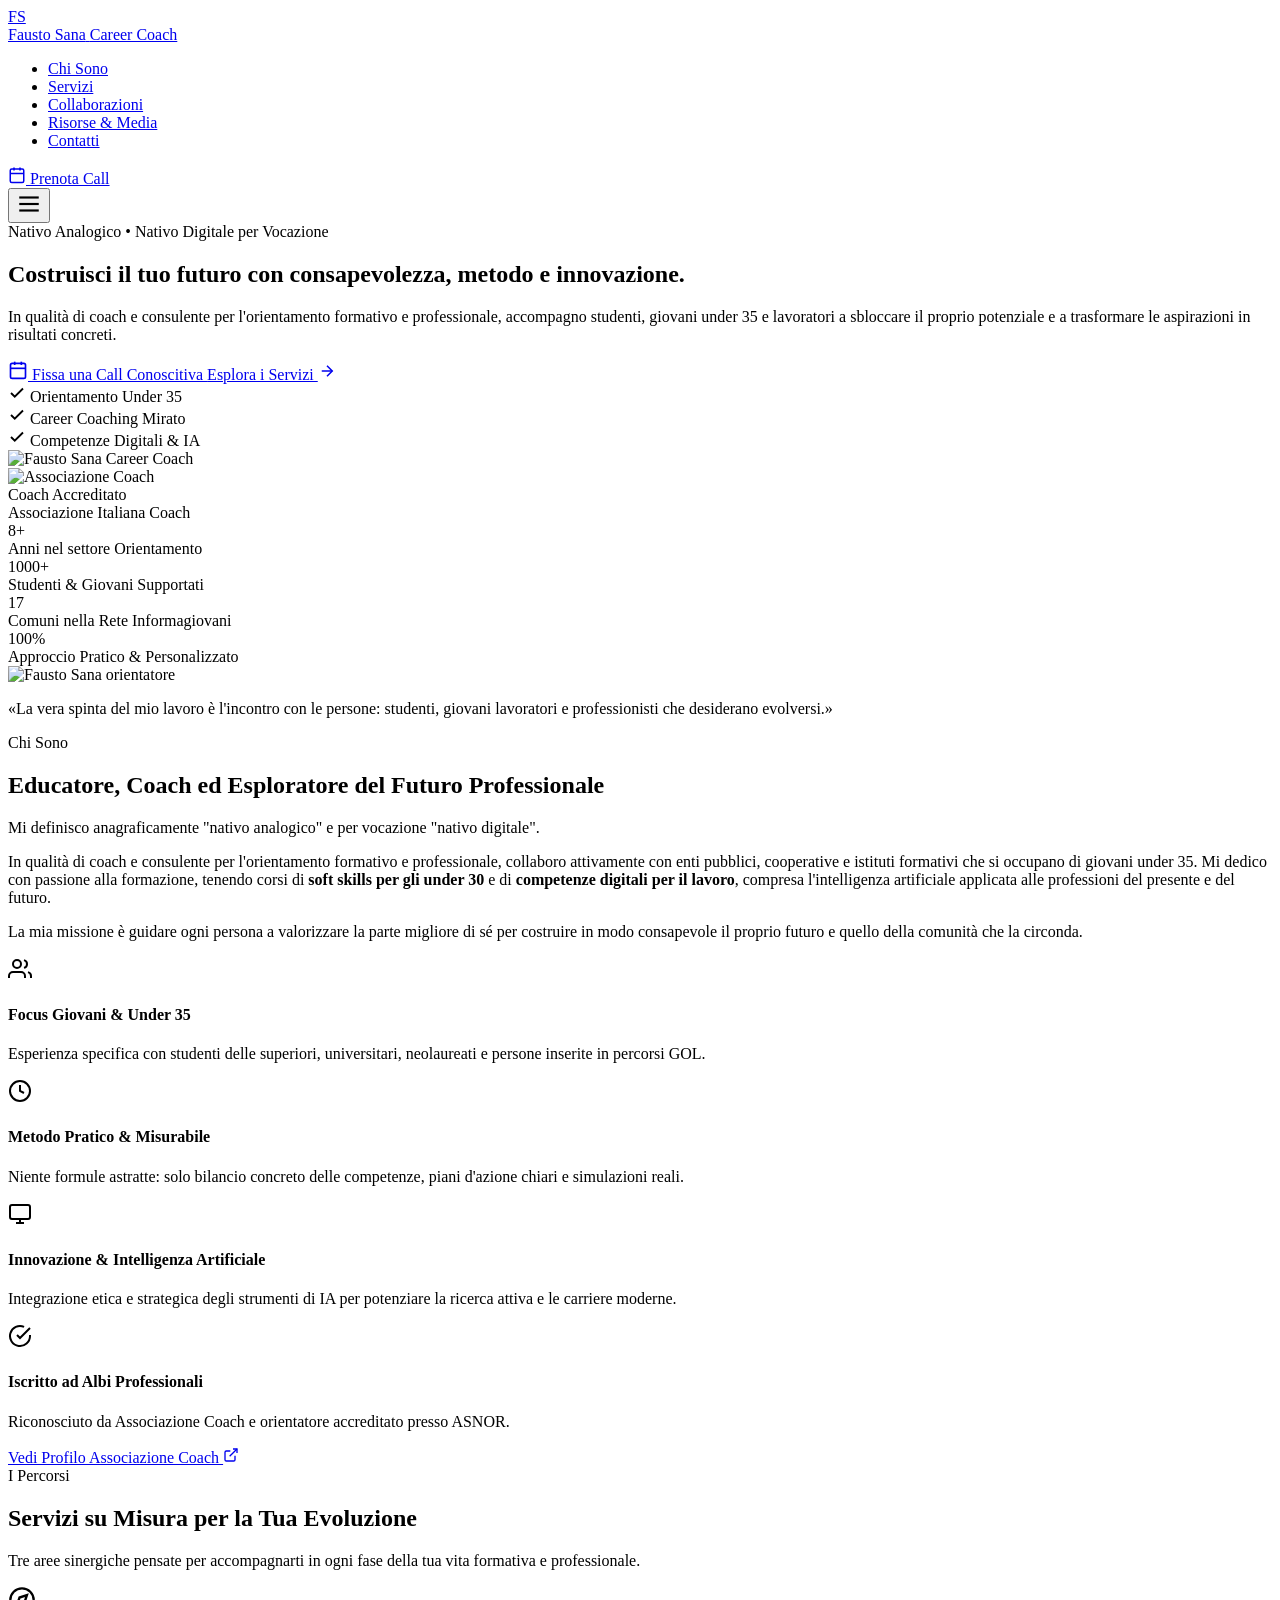
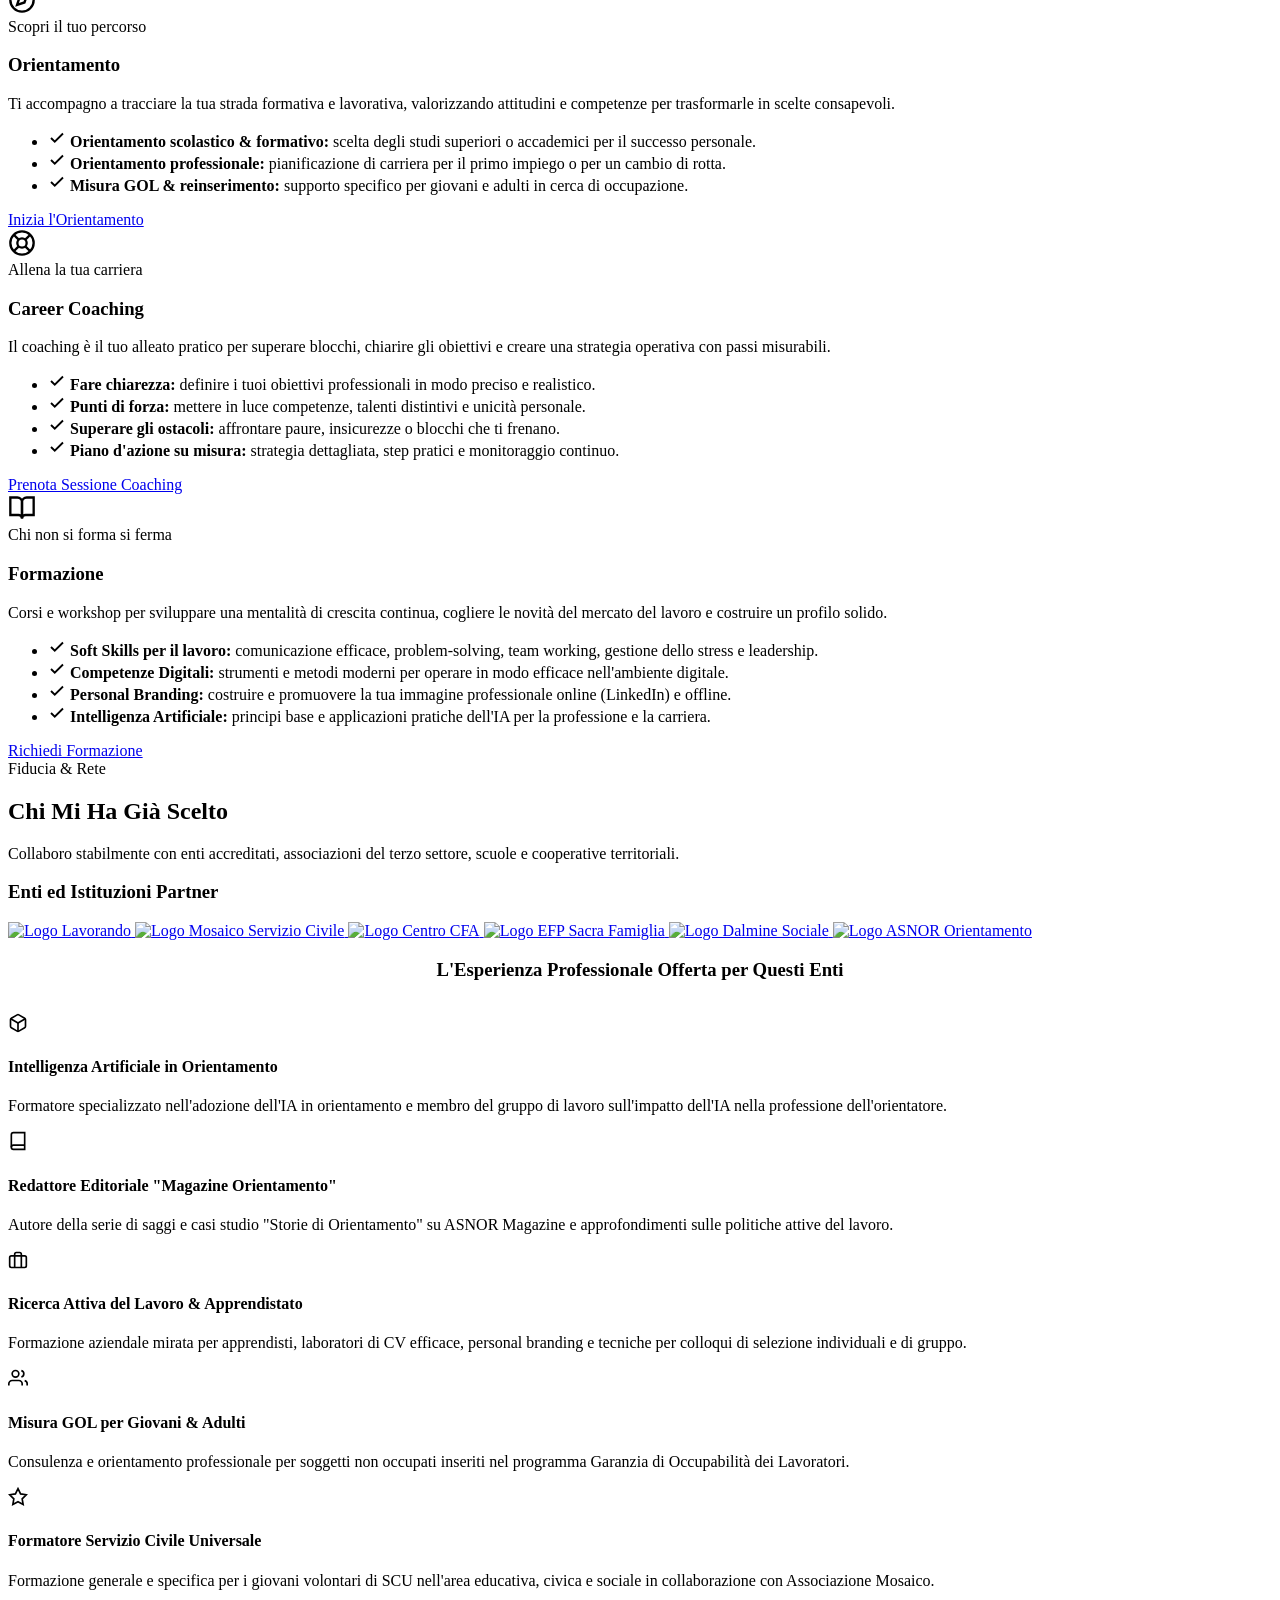
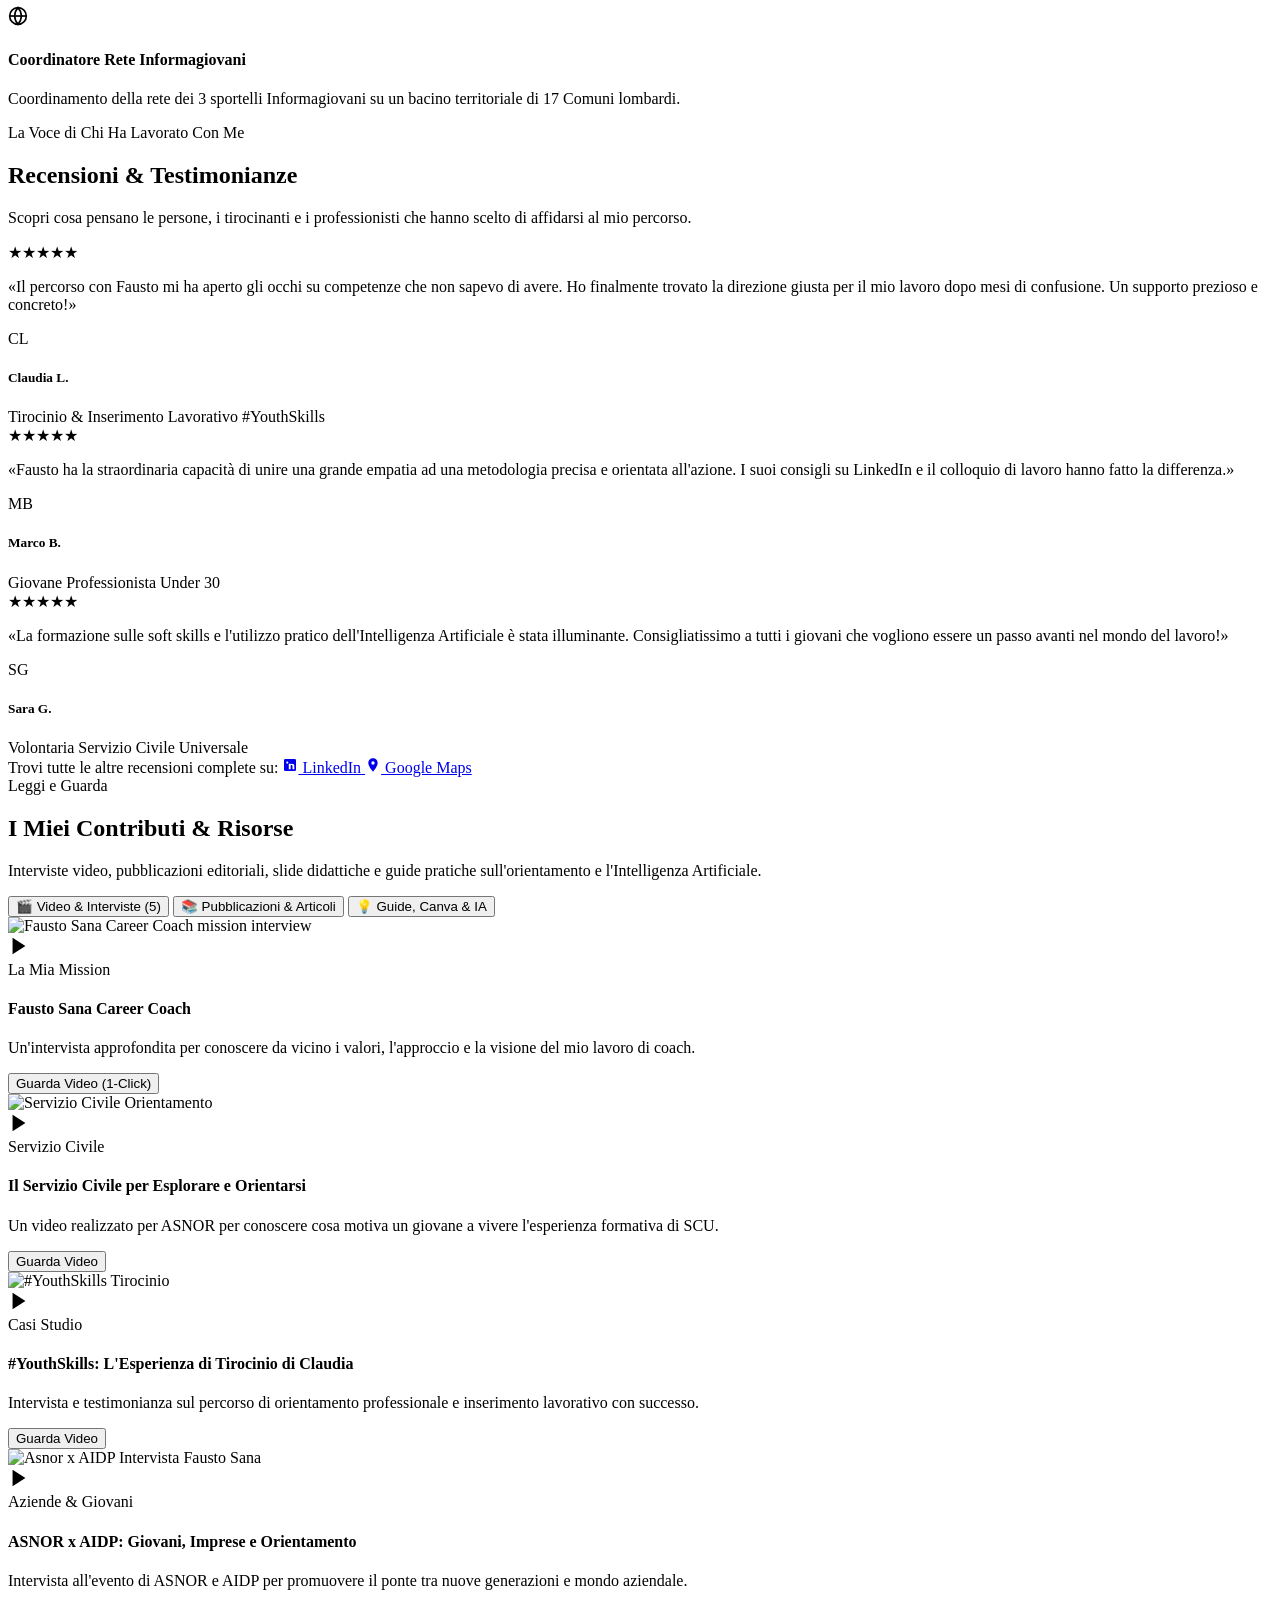
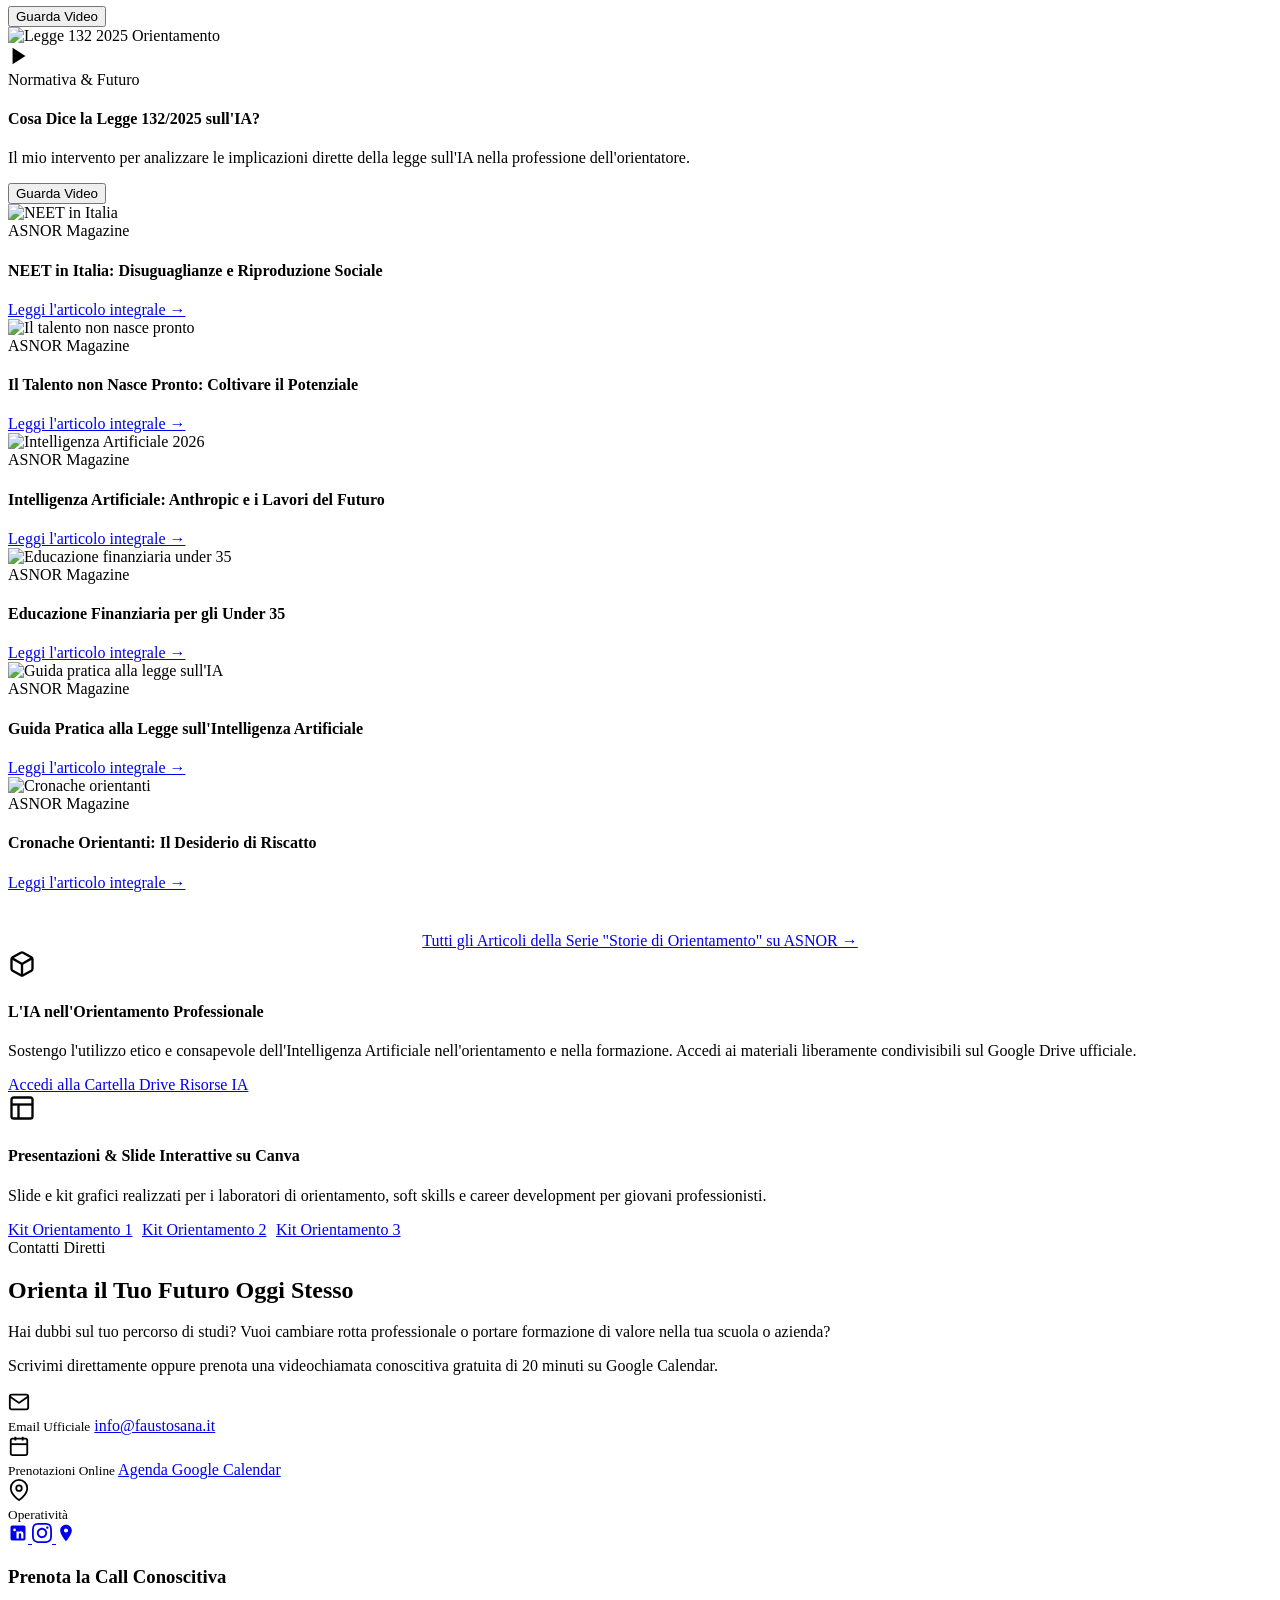
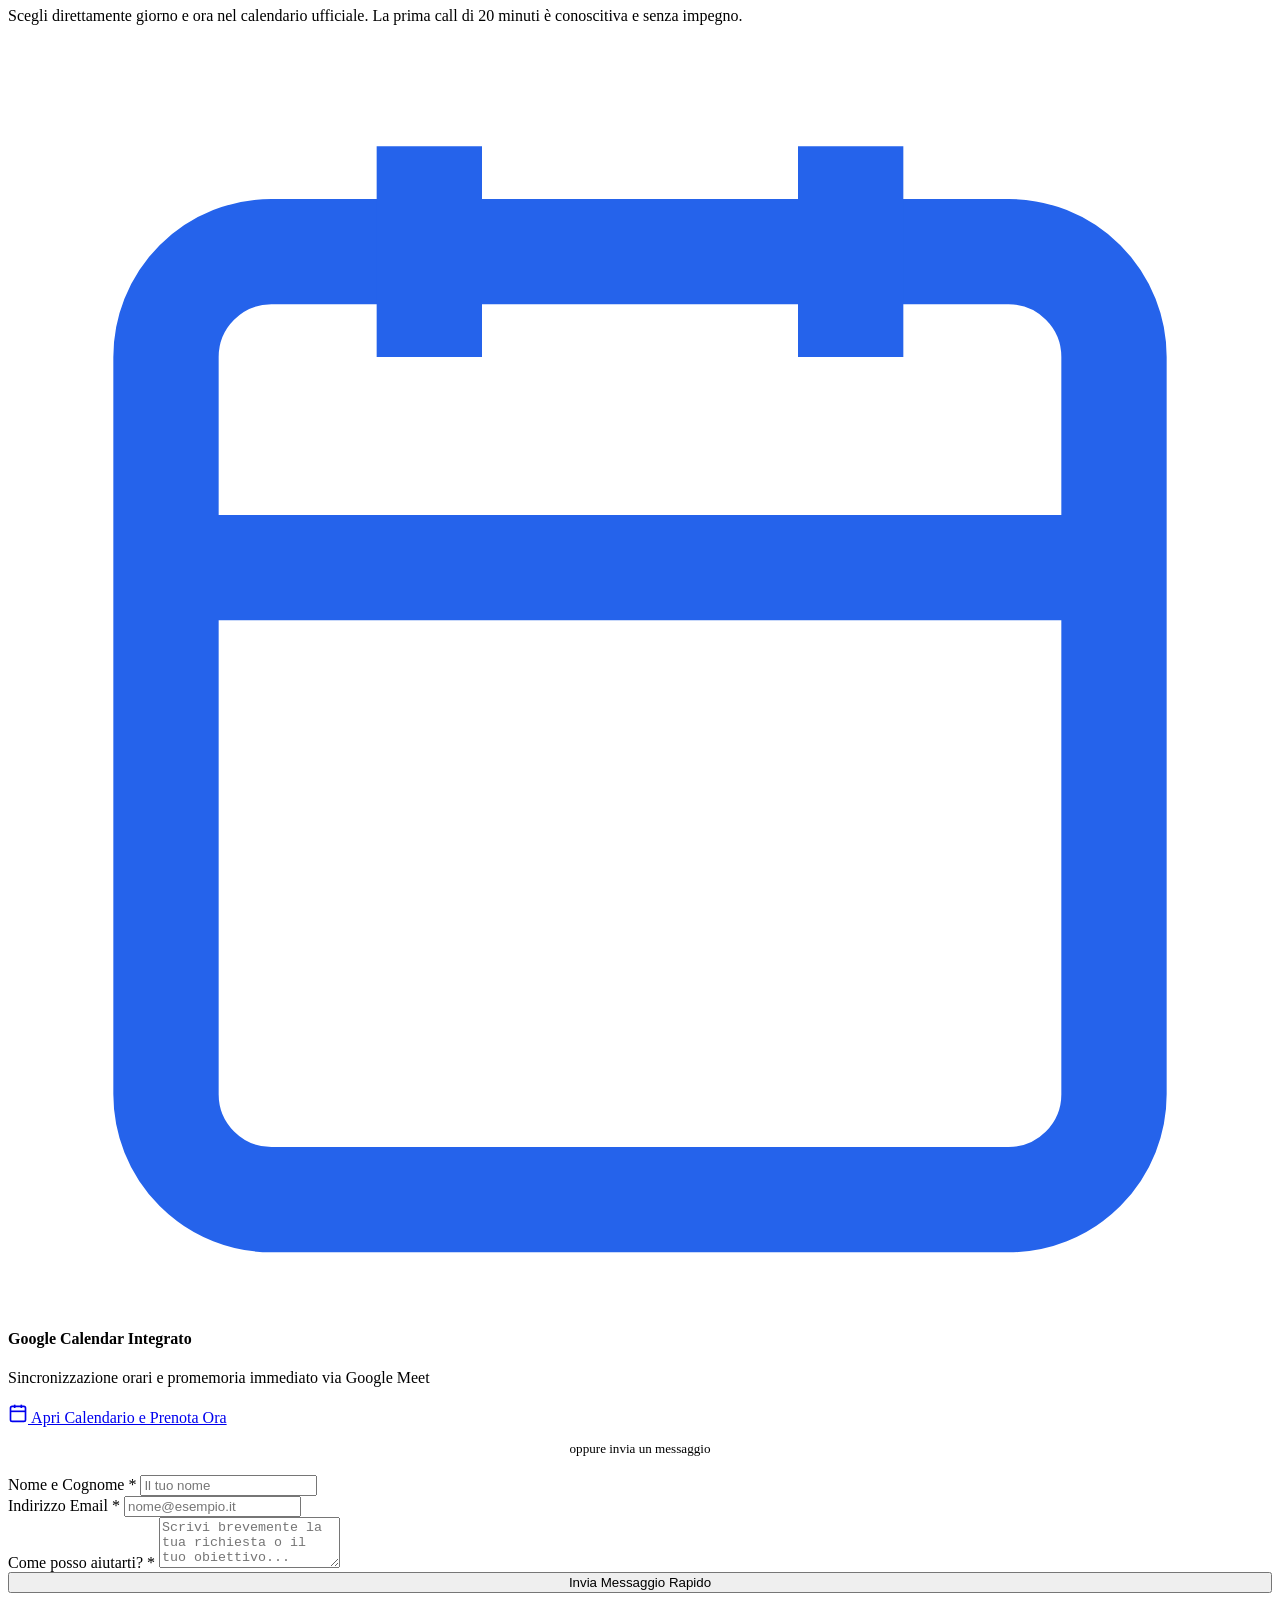
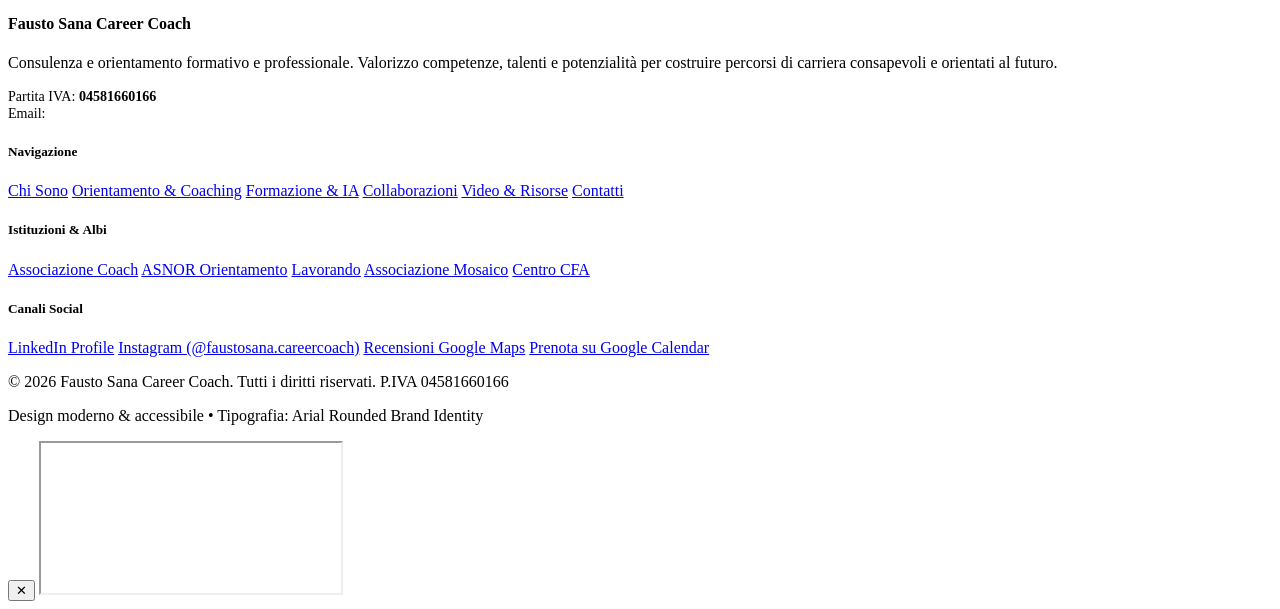
==== index.html @ a049d50d "Add files via upload" ====
<!DOCTYPE html>
<html lang="it">
<head>
  <meta charset="UTF-8">
  <meta name="viewport" content="width=device-width, initial-scale=1.0">
  <title>Fausto Sana | Career Coach, Orientatore & Formatore</title>
  <meta name="description" content="Fausto Sana - Coach e consulente per l'orientamento formativo e professionale. Percorsi personalizzati per giovani under 35, studenti e professionisti: coaching di carriera, soft skills e intelligenza artificiale.">
  <meta name="keywords" content="Fausto Sana, Career Coach, Orientamento Professionale, Orientamento Scolastico, Soft Skills, Intelligenza Artificiale, Bergamo, Servizio Civile, Misura GOL, Associazione Coach">
  <meta name="author" content="Fausto Sana">

  <!-- Open Graph / Meta Social -->
  <meta property="og:type" content="website">
  <meta property="og:title" content="Fausto Sana | Career Coach & Orientatore">
  <meta property="og:description" content="Guido studenti, giovani e professionisti a valorizzare il proprio talento unico per costruire un futuro solido e appagante.">
  <meta property="og:image" content="assets/images/fausto-sana-portrait.jpg">

  <!-- Favicon -->
  <link rel="icon" type="image/svg+xml" href="data:image/svg+xml,<svg xmlns='http://www.w3.org/2000/svg' viewBox='0 0 100 100'><rect width='100' height='100' rx='20' fill='%230c343d'/><text x='50%' y='68%' font-size='55' font-family='Arial Rounded MT Bold, sans-serif' font-weight='bold' fill='%23ffffff' text-anchor='middle'>FS</text></svg>">

  <!-- Stylesheet -->
  <link rel="stylesheet" href="assets/css/style.css">
</head>
<body>

  <!-- ==========================================================================
       SITE HEADER
       ========================================================================== -->
  <header class="site-header" id="top">
    <div class="container header-container">
      <a href="index.html" class="brand-logo" aria-label="Fausto Sana Home">
        <div class="brand-icon-box">FS</div>
        <div class="brand-text">
          <span class="brand-name">Fausto Sana</span>
          <span class="brand-tagline">Career Coach</span>
        </div>
      </a>

      <nav class="main-nav" aria-label="Navigazione principale">
        <ul class="nav-links">
          <li><a href="#chi-sono" class="nav-link">Chi Sono</a></li>
          <li><a href="#servizi" class="nav-link">Servizi</a></li>
          <li><a href="#collaborazioni" class="nav-link">Collaborazioni</a></li>
          <li><a href="#risorse" class="nav-link">Risorse & Media</a></li>
          <li><a href="#contatti" class="nav-link">Contatti</a></li>
        </ul>

        <div class="header-cta">
          <a href="https://calendar.app.google/LezU9nVf5arMyUR56" target="_blank" rel="noopener noreferrer" class="btn btn-primary btn-sm">
            <svg width="18" height="18" viewBox="0 0 24 24" fill="none" stroke="currentColor" stroke-width="2"><rect x="3" y="4" width="18" height="18" rx="2" ry="2"></rect><line x1="16" y1="2" x2="16" y2="6"></line><line x1="8" y1="2" x2="8" y2="6"></line><line x1="3" y1="10" x2="21" y2="10"></line></svg>
            Prenota Call
          </a>
        </div>
      </nav>

      <button class="mobile-toggle" aria-label="Apri menu mobile" aria-expanded="false">
        <svg width="26" height="26" viewBox="0 0 24 24" fill="none" stroke="currentColor" stroke-width="2"><line x1="3" y1="12" x2="21" y2="12"></line><line x1="3" y1="6" x2="21" y2="6"></line><line x1="3" y1="18" x2="21" y2="18"></line></svg>
      </button>
    </div>
  </header>

  <!-- ==========================================================================
       HERO SECTION
       ========================================================================== -->
  <section class="hero" id="hero">
    <div class="hero-bg-accent"></div>
    <div class="container hero-grid">
      <div class="hero-content">
        <div class="hero-pill">
          <span class="hero-pill-dot"></span>
          Nativo Analogico • Nativo Digitale per Vocazione
        </div>

        <h1 class="hero-title">
          Costruisci il tuo futuro con <span class="highlight">consapevolezza</span>, metodo e innovazione.
        </h1>

        <p class="hero-description">
          In qualità di coach e consulente per l'orientamento formativo e professionale, accompagno studenti, giovani under 35 e lavoratori a sbloccare il proprio potenziale e a trasformare le aspirazioni in risultati concreti.
        </p>

        <div class="hero-actions">
          <a href="https://calendar.app.google/LezU9nVf5arMyUR56" target="_blank" rel="noopener noreferrer" class="btn btn-primary btn-lg">
            <svg width="20" height="20" viewBox="0 0 24 24" fill="none" stroke="currentColor" stroke-width="2"><rect x="3" y="4" width="18" height="18" rx="2" ry="2"></rect><line x1="16" y1="2" x2="16" y2="6"></line><line x1="8" y1="2" x2="8" y2="6"></line><line x1="3" y1="10" x2="21" y2="10"></line></svg>
            Fissa una Call Conoscitiva
          </a>
          <a href="#servizi" class="btn btn-outline btn-lg">
            Esplora i Servizi
            <svg width="18" height="18" viewBox="0 0 24 24" fill="none" stroke="currentColor" stroke-width="2"><line x1="5" y1="12" x2="19" y2="12"></line><polyline points="12 5 19 12 12 19"></polyline></svg>
          </a>
        </div>

        <div class="hero-features">
          <div class="hero-feature-item">
            <span class="hero-feature-icon">
              <svg width="18" height="18" viewBox="0 0 24 24" fill="none" stroke="currentColor" stroke-width="2.5"><polyline points="20 6 9 17 4 12"></polyline></svg>
            </span>
            Orientamento Under 35
          </div>
          <div class="hero-feature-item">
            <span class="hero-feature-icon">
              <svg width="18" height="18" viewBox="0 0 24 24" fill="none" stroke="currentColor" stroke-width="2.5"><polyline points="20 6 9 17 4 12"></polyline></svg>
            </span>
            Career Coaching Mirato
          </div>
          <div class="hero-feature-item">
            <span class="hero-feature-icon">
              <svg width="18" height="18" viewBox="0 0 24 24" fill="none" stroke="currentColor" stroke-width="2.5"><polyline points="20 6 9 17 4 12"></polyline></svg>
            </span>
            Competenze Digitali & IA
          </div>
        </div>
      </div>

      <!-- Hero Media / Image -->
      <div class="hero-media">
        <div class="hero-img-wrapper">
          <div class="hero-img-backdrop"></div>
          <img src="assets/images/fausto-sana-portrait.jpg" alt="Fausto Sana Career Coach" class="hero-img">

          <div class="hero-badge-float">
            <img src="assets/images/logo-associazionecoach.png" alt="Associazione Coach" class="hero-badge-logo">
            <div>
              <div class="hero-badge-title">Coach Accreditato</div>
              <div class="hero-badge-sub">Associazione Italiana Coach</div>
            </div>
          </div>
        </div>
      </div>
    </div>
  </section>

  <!-- ==========================================================================
       TRUST BAR & METRICS
       ========================================================================== -->
  <section class="trust-bar">
    <div class="container">
      <div class="metrics-grid">
        <div class="metric-item">
          <div class="metric-number">8<span class="metric-plus">+</span></div>
          <div class="metric-label">Anni nel settore Orientamento</div>
        </div>
        <div class="metric-item">
          <div class="metric-number">1000<span class="metric-plus">+</span></div>
          <div class="metric-label">Studenti & Giovani Supportati</div>
        </div>
        <div class="metric-item">
          <div class="metric-number">17</div>
          <div class="metric-label">Comuni nella Rete Informagiovani</div>
        </div>
        <div class="metric-item">
          <div class="metric-number">100<span class="metric-plus">%</span></div>
          <div class="metric-label">Approccio Pratico & Personalizzato</div>
        </div>
      </div>
    </div>
  </section>

  <!-- ==========================================================================
       ABOUT (CHI SONO)
       ========================================================================== -->
  <section class="section section-alt" id="chi-sono">
    <div class="container">
      <div class="about-grid">
        <div class="about-media">
          <div class="about-img-frame">
            <img src="assets/images/fausto-sana-portrait.jpg" alt="Fausto Sana orientatore" class="about-img">
          </div>
          <div class="about-quote-card">
            <p>«La vera spinta del mio lavoro è l'incontro con le persone: studenti, giovani lavoratori e professionisti che desiderano evolversi.»</p>
          </div>
        </div>

        <div class="about-content">
          <span class="section-badge badge-accent">Chi Sono</span>
          <h2>Educatore, Coach ed Esploratore del Futuro Professionale</h2>

          <p class="lead">
            Mi definisco anagraficamente "nativo analogico" e per vocazione "nativo digitale".
          </p>

          <p>
            In qualità di coach e consulente per l'orientamento formativo e professionale, collaboro attivamente con enti pubblici, cooperative e istituti formativi che si occupano di giovani under 35. Mi dedico con passione alla formazione, tenendo corsi di <strong>soft skills per gli under 30</strong> e di <strong>competenze digitali per il lavoro</strong>, compresa l'intelligenza artificiale applicata alle professioni del presente e del futuro.
          </p>

          <p>
            La mia missione è guidare ogni persona a valorizzare la parte migliore di sé per costruire in modo consapevole il proprio futuro e quello della comunità che la circonda.
          </p>

          <div class="about-highlights">
            <div class="highlight-box">
              <div class="highlight-icon">
                <svg width="24" height="24" viewBox="0 0 24 24" fill="none" stroke="currentColor" stroke-width="2"><path d="M17 21v-2a4 4 0 0 0-4-4H5a4 4 0 0 0-4 4v2"></path><circle cx="9" cy="7" r="4"></circle><path d="M23 21v-2a4 4 0 0 0-3-3.87"></path><path d="M16 3.13a4 4 0 0 1 0 7.75"></path></svg>
              </div>
              <h4>Focus Giovani & Under 35</h4>
              <p>Esperienza specifica con studenti delle superiori, universitari, neolaureati e persone inserite in percorsi GOL.</p>
            </div>

            <div class="highlight-box">
              <div class="highlight-icon">
                <svg width="24" height="24" viewBox="0 0 24 24" fill="none" stroke="currentColor" stroke-width="2"><circle cx="12" cy="12" r="10"></circle><polyline points="12 6 12 12 16 14"></polyline></svg>
              </div>
              <h4>Metodo Pratico & Misurabile</h4>
              <p>Niente formule astratte: solo bilancio concreto delle competenze, piani d'azione chiari e simulazioni reali.</p>
            </div>

            <div class="highlight-box">
              <div class="highlight-icon">
                <svg width="24" height="24" viewBox="0 0 24 24" fill="none" stroke="currentColor" stroke-width="2"><rect x="2" y="3" width="20" height="14" rx="2" ry="2"></rect><line x1="8" y1="21" x2="16" y2="21"></line><line x1="12" y1="17" x2="12" y2="21"></line></svg>
              </div>
              <h4>Innovazione & Intelligenza Artificiale</h4>
              <p>Integrazione etica e strategica degli strumenti di IA per potenziare la ricerca attiva e le carriere moderne.</p>
            </div>

            <div class="highlight-box">
              <div class="highlight-icon">
                <svg width="24" height="24" viewBox="0 0 24 24" fill="none" stroke="currentColor" stroke-width="2"><path d="M22 11.08V12a10 10 0 1 1-5.93-9.14"></path><polyline points="22 4 12 14.01 9 11.01"></polyline></svg>
              </div>
              <h4>Iscritto ad Albi Professionali</h4>
              <p>Riconosciuto da Associazione Coach e orientatore accreditato presso ASNOR.</p>
            </div>
          </div>

          <a href="https://associazionecoach.com/coach/fausto-sana/" target="_blank" rel="noopener noreferrer" class="btn btn-secondary">
            Vedi Profilo Associazione Coach
            <svg width="16" height="16" viewBox="0 0 24 24" fill="none" stroke="currentColor" stroke-width="2"><path d="M18 13v6a2 2 0 0 1-2 2H5a2 2 0 0 1-2-2V8a2 2 0 0 1 2-2h6"></path><polyline points="15 3 21 3 21 9"></polyline><line x1="10" y1="14" x2="21" y2="3"></line></svg>
          </a>
        </div>
      </div>
    </div>
  </section>

  <!-- ==========================================================================
       SERVICES (I SERVIZI)
       ========================================================================== -->
  <section class="section" id="servizi">
    <div class="container">
      <div class="section-header">
        <span class="section-badge">I Percorsi</span>
        <h2>Servizi su Misura per la Tua Evoluzione</h2>
        <p class="section-subtitle">
          Tre aree sinergiche pensate per accompagnarti in ogni fase della tua vita formativa e professionale.
        </p>
      </div>

      <div class="services-grid">
        <!-- Service 1: Orientamento -->
        <div class="service-card">
          <div class="service-header">
            <div class="service-icon-wrap">
              <svg width="28" height="28" viewBox="0 0 24 24" fill="none" stroke="currentColor" stroke-width="2"><circle cx="12" cy="12" r="10"></circle><polygon points="16.24 7.76 14.12 14.12 7.76 16.24 9.88 9.88 16.24 7.76"></polygon></svg>
            </div>
            <div class="service-subtitle">Scopri il tuo percorso</div>
            <h3 class="service-title">Orientamento</h3>
          </div>
          <p class="service-summary">
            Ti accompagno a tracciare la tua strada formativa e lavorativa, valorizzando attitudini e competenze per trasformarle in scelte consapevoli.
          </p>
          <ul class="service-list">
            <li class="service-list-item">
              <span class="service-check"><svg width="18" height="18" viewBox="0 0 24 24" fill="none" stroke="currentColor" stroke-width="2.5"><polyline points="20 6 9 17 4 12"></polyline></svg></span>
              <span><strong>Orientamento scolastico & formativo:</strong> scelta degli studi superiori o accademici per il successo personale.</span>
            </li>
            <li class="service-list-item">
              <span class="service-check"><svg width="18" height="18" viewBox="0 0 24 24" fill="none" stroke="currentColor" stroke-width="2.5"><polyline points="20 6 9 17 4 12"></polyline></svg></span>
              <span><strong>Orientamento professionale:</strong> pianificazione di carriera per il primo impiego o per un cambio di rotta.</span>
            </li>
            <li class="service-list-item">
              <span class="service-check"><svg width="18" height="18" viewBox="0 0 24 24" fill="none" stroke="currentColor" stroke-width="2.5"><polyline points="20 6 9 17 4 12"></polyline></svg></span>
              <span><strong>Misura GOL & reinserimento:</strong> supporto specifico per giovani e adulti in cerca di occupazione.</span>
            </li>
          </ul>
          <div class="service-cta">
            <a href="https://calendar.app.google/LezU9nVf5arMyUR56" target="_blank" rel="noopener noreferrer" class="btn btn-outline" style="width: 100%;">
              Inizia l'Orientamento
            </a>
          </div>
        </div>

        <!-- Service 2: Coaching (Featured) -->
        <div class="service-card card-featured">
          <div class="service-header">
            <div class="service-icon-wrap">
              <svg width="28" height="28" viewBox="0 0 24 24" fill="none" stroke="currentColor" stroke-width="2"><circle cx="12" cy="12" r="10"></circle><path d="m4.93 4.93 4.24 4.24"></path><path d="m14.83 9.17 4.24-4.24"></path><path d="m14.83 14.83 4.24 4.24"></path><path d="m9.17 14.83-4.24 4.24"></path><circle cx="12" cy="12" r="4"></circle></svg>
            </div>
            <div class="service-subtitle">Allena la tua carriera</div>
            <h3 class="service-title">Career Coaching</h3>
          </div>
          <p class="service-summary">
            Il coaching è il tuo alleato pratico per superare blocchi, chiarire gli obiettivi e creare una strategia operativa con passi misurabili.
          </p>
          <ul class="service-list">
            <li class="service-list-item">
              <span class="service-check"><svg width="18" height="18" viewBox="0 0 24 24" fill="none" stroke="currentColor" stroke-width="2.5"><polyline points="20 6 9 17 4 12"></polyline></svg></span>
              <span><strong>Fare chiarezza:</strong> definire i tuoi obiettivi professionali in modo preciso e realistico.</span>
            </li>
            <li class="service-list-item">
              <span class="service-check"><svg width="18" height="18" viewBox="0 0 24 24" fill="none" stroke="currentColor" stroke-width="2.5"><polyline points="20 6 9 17 4 12"></polyline></svg></span>
              <span><strong>Punti di forza:</strong> mettere in luce competenze, talenti distintivi e unicità personale.</span>
            </li>
            <li class="service-list-item">
              <span class="service-check"><svg width="18" height="18" viewBox="0 0 24 24" fill="none" stroke="currentColor" stroke-width="2.5"><polyline points="20 6 9 17 4 12"></polyline></svg></span>
              <span><strong>Superare gli ostacoli:</strong> affrontare paure, insicurezze o blocchi che ti frenano.</span>
            </li>
            <li class="service-list-item">
              <span class="service-check"><svg width="18" height="18" viewBox="0 0 24 24" fill="none" stroke="currentColor" stroke-width="2.5"><polyline points="20 6 9 17 4 12"></polyline></svg></span>
              <span><strong>Piano d'azione su misura:</strong> strategia dettagliata, step pratici e monitoraggio continuo.</span>
            </li>
          </ul>
          <div class="service-cta">
            <a href="https://calendar.app.google/LezU9nVf5arMyUR56" target="_blank" rel="noopener noreferrer" class="btn btn-primary" style="width: 100%;">
              Prenota Sessione Coaching
            </a>
          </div>
        </div>

        <!-- Service 3: Formazione -->
        <div class="service-card">
          <div class="service-header">
            <div class="service-icon-wrap">
              <svg width="28" height="28" viewBox="0 0 24 24" fill="none" stroke="currentColor" stroke-width="2"><path d="M2 3h6a4 4 0 0 1 4 4v14a3 3 0 0 0-3-3H2z"></path><path d="M22 3h-6a4 4 0 0 0-4 4v14a3 3 0 0 1 3-3h7z"></path></svg>
            </div>
            <div class="service-subtitle">Chi non si forma si ferma</div>
            <h3 class="service-title">Formazione</h3>
          </div>
          <p class="service-summary">
            Corsi e workshop per sviluppare una mentalità di crescita continua, cogliere le novità del mercato del lavoro e costruire un profilo solido.
          </p>
          <ul class="service-list">
            <li class="service-list-item">
              <span class="service-check"><svg width="18" height="18" viewBox="0 0 24 24" fill="none" stroke="currentColor" stroke-width="2.5"><polyline points="20 6 9 17 4 12"></polyline></svg></span>
              <span><strong>Soft Skills per il lavoro:</strong> comunicazione efficace, problem-solving, team working, gestione dello stress e leadership.</span>
            </li>
            <li class="service-list-item">
              <span class="service-check"><svg width="18" height="18" viewBox="0 0 24 24" fill="none" stroke="currentColor" stroke-width="2.5"><polyline points="20 6 9 17 4 12"></polyline></svg></span>
              <span><strong>Competenze Digitali:</strong> strumenti e metodi moderni per operare in modo efficace nell'ambiente digitale.</span>
            </li>
            <li class="service-list-item">
              <span class="service-check"><svg width="18" height="18" viewBox="0 0 24 24" fill="none" stroke="currentColor" stroke-width="2.5"><polyline points="20 6 9 17 4 12"></polyline></svg></span>
              <span><strong>Personal Branding:</strong> costruire e promuovere la tua immagine professionale online (LinkedIn) e offline.</span>
            </li>
            <li class="service-list-item">
              <span class="service-check"><svg width="18" height="18" viewBox="0 0 24 24" fill="none" stroke="currentColor" stroke-width="2.5"><polyline points="20 6 9 17 4 12"></polyline></svg></span>
              <span><strong>Intelligenza Artificiale:</strong> principi base e applicazioni pratiche dell'IA per la professione e la carriera.</span>
            </li>
          </ul>
          <div class="service-cta">
            <a href="https://calendar.app.google/LezU9nVf5arMyUR56" target="_blank" rel="noopener noreferrer" class="btn btn-outline" style="width: 100%;">
              Richiedi Formazione
            </a>
          </div>
        </div>
      </div>
    </div>
  </section>

  <!-- ==========================================================================
       COLLABORATIONS & PARTNERS
       ========================================================================== -->
  <section class="section section-alt" id="collaborazioni">
    <div class="container">
      <div class="section-header">
        <span class="section-badge">Fiducia & Rete</span>
        <h2>Chi Mi Ha Già Scelto</h2>
        <p class="section-subtitle">
          Collaboro stabilmente con enti accreditati, associazioni del terzo settore, scuole e cooperative territoriali.
        </p>
      </div>

      <!-- Partner Logos Showcase -->
      <div class="partners-showcase">
        <h3 class="partners-heading">Enti ed Istituzioni Partner</h3>
        <div class="partners-logos-grid">
          <a href="https://www.lavorando.com/" target="_blank" rel="noopener noreferrer" class="partner-logo-item" title="Lavorando.com">
            <img src="assets/images/logo-lavorando.png" alt="Logo Lavorando" class="partner-logo-img">
          </a>
          <a href="https://www.mosaico.org/" target="_blank" rel="noopener noreferrer" class="partner-logo-item" title="Mosaico Servizio Civile">
            <img src="assets/images/logo-mosaico.jpg" alt="Logo Mosaico Servizio Civile" class="partner-logo-img">
          </a>
          <a href="https://www.centrocfa.com/" target="_blank" rel="noopener noreferrer" class="partner-logo-item" title="Centro CFA">
            <img src="assets/images/logo-centrocfa.png" alt="Logo Centro CFA" class="partner-logo-img">
          </a>
          <a href="https://www.efpsacrafamiglia.com/" target="_blank" rel="noopener noreferrer" class="partner-logo-item" title="Fondazione Sacra Famiglia">
            <img src="assets/images/logo-sacrafamiglia.svg" alt="Logo EFP Sacra Famiglia" class="partner-logo-img">
          </a>
          <a href="https://www.dalminesociale.it/" target="_blank" rel="noopener noreferrer" class="partner-logo-item" title="Dalmine Sociale">
            <img src="assets/images/logo-dalminesociale.png" alt="Logo Dalmine Sociale" class="partner-logo-img">
          </a>
          <a href="https://magazine.asnor.it/?s=sana+fausto" target="_blank" rel="noopener noreferrer" class="partner-logo-item" title="ASNOR">
            <img src="assets/images/logo-asnor.svg" alt="Logo ASNOR Orientamento" class="partner-logo-img">
          </a>
        </div>
      </div>

      <!-- Detailed Institutional Roles & Experience -->
      <h3 style="text-align: center; margin-bottom: 2rem;">L'Esperienza Professionale Offerta per Questi Enti</h3>
      <div class="experience-list-grid">
        <div class="experience-card">
          <div class="experience-icon">
            <svg width="20" height="20" viewBox="0 0 24 24" fill="none" stroke="currentColor" stroke-width="2"><path d="M21 16V8a2 2 0 0 0-1-1.73l-7-4a2 2 0 0 0-2 0l-7 4A2 2 0 0 0 3 8v8a2 2 0 0 0 1 1.73l7 4a2 2 0 0 0 2 0l7-4A2 2 0 0 0 21 16z"></path><polyline points="3.27 6.96 12 12.01 20.73 6.96"></polyline><line x1="12" y1="22.08" x2="12" y2="12"></line></svg>
          </div>
          <div class="experience-text">
            <h4>Intelligenza Artificiale in Orientamento</h4>
            <p>Formatore specializzato nell'adozione dell'IA in orientamento e membro del gruppo di lavoro sull'impatto dell'IA nella professione dell'orientatore.</p>
          </div>
        </div>

        <div class="experience-card">
          <div class="experience-icon">
            <svg width="20" height="20" viewBox="0 0 24 24" fill="none" stroke="currentColor" stroke-width="2"><path d="M4 19.5A2.5 2.5 0 0 1 6.5 17H20"></path><path d="M6.5 2H20v20H6.5A2.5 2.5 0 0 1 4 19.5v-15A2.5 2.5 0 0 1 6.5 2z"></path></svg>
          </div>
          <div class="experience-text">
            <h4>Redattore Editoriale "Magazine Orientamento"</h4>
            <p>Autore della serie di saggi e casi studio "Storie di Orientamento" su ASNOR Magazine e approfondimenti sulle politiche attive del lavoro.</p>
          </div>
        </div>

        <div class="experience-card">
          <div class="experience-icon">
            <svg width="20" height="20" viewBox="0 0 24 24" fill="none" stroke="currentColor" stroke-width="2"><rect x="2" y="7" width="20" height="14" rx="2" ry="2"></rect><path d="M16 21V5a2 2 0 0 0-2-2h-4a2 2 0 0 0-2 2v16"></path></svg>
          </div>
          <div class="experience-text">
            <h4>Ricerca Attiva del Lavoro & Apprendistato</h4>
            <p>Formazione aziendale mirata per apprendisti, laboratori di CV efficace, personal branding e tecniche per colloqui di selezione individuali e di gruppo.</p>
          </div>
        </div>

        <div class="experience-card">
          <div class="experience-icon">
            <svg width="20" height="20" viewBox="0 0 24 24" fill="none" stroke="currentColor" stroke-width="2"><path d="M17 21v-2a4 4 0 0 0-4-4H5a4 4 0 0 0-4 4v2"></path><circle cx="9" cy="7" r="4"></circle><path d="M23 21v-2a4 4 0 0 0-3-3.87"></path><path d="M16 3.13a4 4 0 0 1 0 7.75"></path></svg>
          </div>
          <div class="experience-text">
            <h4>Misura GOL per Giovani & Adulti</h4>
            <p>Consulenza e orientamento professionale per soggetti non occupati inseriti nel programma Garanzia di Occupabilità dei Lavoratori.</p>
          </div>
        </div>

        <div class="experience-card">
          <div class="experience-icon">
            <svg width="20" height="20" viewBox="0 0 24 24" fill="none" stroke="currentColor" stroke-width="2"><polygon points="12 2 15.09 8.26 22 9.27 17 14.14 18.18 21.02 12 17.77 5.82 21.02 7 14.14 2 9.27 8.91 8.26 12 2"></polygon></svg>
          </div>
          <div class="experience-text">
            <h4>Formatore Servizio Civile Universale</h4>
            <p>Formazione generale e specifica per i giovani volontari di SCU nell'area educativa, civica e sociale in collaborazione con Associazione Mosaico.</p>
          </div>
        </div>

        <div class="experience-card">
          <div class="experience-icon">
            <svg width="20" height="20" viewBox="0 0 24 24" fill="none" stroke="currentColor" stroke-width="2"><circle cx="12" cy="12" r="10"></circle><line x1="2" y1="12" x2="22" y2="12"></line><path d="M12 2a15.3 15.3 0 0 1 4 10 15.3 15.3 0 0 1-4 10 15.3 15.3 0 0 1-4-10 15.3 15.3 0 0 1 4-10z"></path></svg>
          </div>
          <div class="experience-text">
            <h4>Coordinatore Rete Informagiovani</h4>
            <p>Coordinamento della rete dei 3 sportelli Informagiovani su un bacino territoriale di 17 Comuni lombardi.</p>
          </div>
        </div>
      </div>
    </div>
  </section>

  <!-- ==========================================================================
       TESTIMONIALS (RECENSIONI)
       ========================================================================== -->
  <section class="section" id="recensioni">
    <div class="container">
      <div class="section-header">
        <span class="section-badge">La Voce di Chi Ha Lavorato Con Me</span>
        <h2>Recensioni & Testimonianze</h2>
        <p class="section-subtitle">
          Scopri cosa pensano le persone, i tirocinanti e i professionisti che hanno scelto di affidarsi al mio percorso.
        </p>
      </div>

      <div class="testimonials-grid">
        <div class="testimonial-card">
          <div class="testimonial-stars">★★★★★</div>
          <p class="testimonial-quote">
            «Il percorso con Fausto mi ha aperto gli occhi su competenze che non sapevo di avere. Ho finalmente trovato la direzione giusta per il mio lavoro dopo mesi di confusione. Un supporto prezioso e concreto!»
          </p>
          <div class="testimonial-author">
            <div class="author-avatar">CL</div>
            <div class="author-info">
              <h5>Claudia L.</h5>
              <span>Tirocinio & Inserimento Lavorativo #YouthSkills</span>
            </div>
          </div>
        </div>

        <div class="testimonial-card">
          <div class="testimonial-stars">★★★★★</div>
          <p class="testimonial-quote">
            «Fausto ha la straordinaria capacità di unire una grande empatia ad una metodologia precisa e orientata all'azione. I suoi consigli su LinkedIn e il colloquio di lavoro hanno fatto la differenza.»
          </p>
          <div class="testimonial-author">
            <div class="author-avatar">MB</div>
            <div class="author-info">
              <h5>Marco B.</h5>
              <span>Giovane Professionista Under 30</span>
            </div>
          </div>
        </div>

        <div class="testimonial-card">
          <div class="testimonial-stars">★★★★★</div>
          <p class="testimonial-quote">
            «La formazione sulle soft skills e l'utilizzo pratico dell'Intelligenza Artificiale è stata illuminante. Consigliatissimo a tutti i giovani che vogliono essere un passo avanti nel mondo del lavoro!»
          </p>
          <div class="testimonial-author">
            <div class="author-avatar">SG</div>
            <div class="author-info">
              <h5>Sara G.</h5>
              <span>Volontaria Servizio Civile Universale</span>
            </div>
          </div>
        </div>
      </div>

      <div class="testimonials-footer-note">
        <span>Trovi tutte le altre recensioni complete su:</span>
        <a href="https://www.linkedin.com/in/fausto-sana/" target="_blank" rel="noopener noreferrer" class="btn btn-outline btn-sm">
          <svg width="16" height="16" viewBox="0 0 24 24" fill="currentColor"><path d="M19 3a2 2 0 0 1 2 2v14a2 2 0 0 1-2 2H5a2 2 0 0 1-2-2V5a2 2 0 0 1 2-2h14m-.5 15.5v-5.3a3.26 3.26 0 0 0-3.26-3.26c-.85 0-1.84.52-2.28 1.3v-1.11h-2.79v8.37h2.79v-4.93c0-.77.62-1.4 1.39-1.4a1.4 1.4 0 0 1 1.4 1.4v4.93h2.75M6.46 10.9h2.79v8.37H6.46v-8.37M7.86 6.72a1.62 1.62 0 1 0 0 3.24 1.62 1.62 0 0 0 0-3.24z"/></svg>
          LinkedIn
        </a>
        <a href="https://maps.app.goo.gl/xNa2UB5FN15zC3u29" target="_blank" rel="noopener noreferrer" class="btn btn-outline btn-sm">
          <svg width="16" height="16" viewBox="0 0 24 24" fill="currentColor"><path d="M12 2C8.13 2 5 5.13 5 9c0 5.25 7 13 7 13s7-7.75 7-13c0-3.87-3.13-7-7-7zm0 9.5a2.5 2.5 0 0 1 0-5 2.5 2.5 0 0 1 0 5z"/></svg>
          Google Maps
        </a>
      </div>
    </div>
  </section>

  <!-- ==========================================================================
       RESOURCES & CONTRIBUTIONS (RISORSE)
       ========================================================================== -->
  <section class="section section-alt" id="risorse">
    <div class="container">
      <div class="section-header">
        <span class="section-badge">Leggi e Guarda</span>
        <h2>I Miei Contributi & Risorse</h2>
        <p class="section-subtitle">
          Interviste video, pubblicazioni editoriali, slide didattiche e guide pratiche sull'orientamento e l'Intelligenza Artificiale.
        </p>
      </div>

      <!-- Tab Buttons -->
      <div class="resource-tabs">
        <button class="tab-btn active" data-target="tab-video">🎬 Video & Interviste (5)</button>
        <button class="tab-btn" data-target="tab-articoli">📚 Pubblicazioni & Articoli</button>
        <button class="tab-btn" data-target="tab-ia">💡 Guide, Canva & IA</button>
      </div>

      <!-- Tab 1: Video Interviste -->
      <div class="tab-panel active" id="tab-video">
        <div class="videos-grid">
          <!-- Video 1 -->
          <div class="video-card" data-youtube-id="9Ew6uJ-qhvg">
            <div class="video-thumb-wrap">
              <img src="assets/images/video-mission.jpg" alt="Fausto Sana Career Coach mission interview" class="video-thumb">
              <div class="video-play-btn" aria-label="Riproduci Video">
                <svg width="22" height="22" viewBox="0 0 24 24" fill="currentColor"><polygon points="5 3 19 12 5 21 5 3"></polygon></svg>
              </div>
            </div>
            <div class="video-content">
              <span class="video-tag">La Mia Mission</span>
              <h4 class="video-title">Fausto Sana Career Coach</h4>
              <p class="video-description">Un'intervista approfondita per conoscere da vicino i valori, l'approccio e la visione del mio lavoro di coach.</p>
              <button class="btn btn-outline btn-sm" style="margin-top: auto;">Guarda Video (1-Click)</button>
            </div>
          </div>

          <!-- Video 2 -->
          <div class="video-card" data-youtube-id="a0oVhg6VV3k">
            <div class="video-thumb-wrap">
              <img src="assets/images/video-servizio-civile.jpg" alt="Servizio Civile Orientamento" class="video-thumb">
              <div class="video-play-btn" aria-label="Riproduci Video">
                <svg width="22" height="22" viewBox="0 0 24 24" fill="currentColor"><polygon points="5 3 19 12 5 21 5 3"></polygon></svg>
              </div>
            </div>
            <div class="video-content">
              <span class="video-tag">Servizio Civile</span>
              <h4 class="video-title">Il Servizio Civile per Esplorare e Orientarsi</h4>
              <p class="video-description">Un video realizzato per ASNOR per conoscere cosa motiva un giovane a vivere l'esperienza formativa di SCU.</p>
              <button class="btn btn-outline btn-sm" style="margin-top: auto;">Guarda Video</button>
            </div>
          </div>

          <!-- Video 3 -->
          <div class="video-card" data-youtube-id="smLr4YC1XJs">
            <div class="video-thumb-wrap">
              <img src="assets/images/video-youthskills-claudia.jpg" alt="#YouthSkills Tirocinio" class="video-thumb">
              <div class="video-play-btn" aria-label="Riproduci Video">
                <svg width="22" height="22" viewBox="0 0 24 24" fill="currentColor"><polygon points="5 3 19 12 5 21 5 3"></polygon></svg>
              </div>
            </div>
            <div class="video-content">
              <span class="video-tag">Casi Studio</span>
              <h4 class="video-title">#YouthSkills: L'Esperienza di Tirocinio di Claudia</h4>
              <p class="video-description">Intervista e testimonianza sul percorso di orientamento professionale e inserimento lavorativo con successo.</p>
              <button class="btn btn-outline btn-sm" style="margin-top: auto;">Guarda Video</button>
            </div>
          </div>

          <!-- Video 4 -->
          <div class="video-card" data-youtube-id="EDq0bSaA4Sc">
            <div class="video-thumb-wrap">
              <img src="assets/images/video-asnor-aidp.jpg" alt="Asnor x AIDP Intervista Fausto Sana" class="video-thumb">
              <div class="video-play-btn" aria-label="Riproduci Video">
                <svg width="22" height="22" viewBox="0 0 24 24" fill="currentColor"><polygon points="5 3 19 12 5 21 5 3"></polygon></svg>
              </div>
            </div>
            <div class="video-content">
              <span class="video-tag">Aziende & Giovani</span>
              <h4 class="video-title">ASNOR x AIDP: Giovani, Imprese e Orientamento</h4>
              <p class="video-description">Intervista all'evento di ASNOR e AIDP per promuovere il ponte tra nuove generazioni e mondo aziendale.</p>
              <button class="btn btn-outline btn-sm" style="margin-top: auto;">Guarda Video</button>
            </div>
          </div>

          <!-- Video 5 -->
          <div class="video-card" data-youtube-id="J7NEWvSvLwA">
            <div class="video-thumb-wrap">
              <img src="assets/images/video-legge-132-2025.jpg" alt="Legge 132 2025 Orientamento" class="video-thumb">
              <div class="video-play-btn" aria-label="Riproduci Video">
                <svg width="22" height="22" viewBox="0 0 24 24" fill="currentColor"><polygon points="5 3 19 12 5 21 5 3"></polygon></svg>
              </div>
            </div>
            <div class="video-content">
              <span class="video-tag">Normativa & Futuro</span>
              <h4 class="video-title">Cosa Dice la Legge 132/2025 sull'IA?</h4>
              <p class="video-description">Il mio intervento per analizzare le implicazioni dirette della legge sull'IA nella professione dell'orientatore.</p>
              <button class="btn btn-outline btn-sm" style="margin-top: auto;">Guarda Video</button>
            </div>
          </div>
        </div>
      </div>

      <!-- Tab 2: Articoli & Pubblicazioni ASNOR Magazine -->
      <div class="tab-panel" id="tab-articoli">
        <div class="articles-grid">
          <div class="article-card">
            <div class="article-img-wrap">
              <img src="assets/images/asnor-storia-1.webp" alt="NEET in Italia" class="article-img">
            </div>
            <div class="article-body">
              <span class="article-source">ASNOR Magazine</span>
              <h4 class="article-title">NEET in Italia: Disuguaglianze e Riproduzione Sociale</h4>
              <a href="https://magazine.asnor.it/neet-italia-disuguaglianze-riproduzione-sociale/" target="_blank" rel="noopener noreferrer" class="article-link">
                Leggi l'articolo integrale →
              </a>
            </div>
          </div>

          <div class="article-card">
            <div class="article-img-wrap">
              <img src="assets/images/asnor-storia-2.webp" alt="Il talento non nasce pronto" class="article-img">
            </div>
            <div class="article-body">
              <span class="article-source">ASNOR Magazine</span>
              <h4 class="article-title">Il Talento non Nasce Pronto: Coltivare il Potenziale</h4>
              <a href="https://magazine.asnor.it/il-talento-non-nasce-pronto/" target="_blank" rel="noopener noreferrer" class="article-link">
                Leggi l'articolo integrale →
              </a>
            </div>
          </div>

          <div class="article-card">
            <div class="article-img-wrap">
              <img src="assets/images/asnor-storia-3.webp" alt="Intelligenza Artificiale 2026" class="article-img">
            </div>
            <div class="article-body">
              <span class="article-source">ASNOR Magazine</span>
              <h4 class="article-title">Intelligenza Artificiale: Anthropic e i Lavori del Futuro</h4>
              <a href="https://magazine.asnor.it/intelligenza-artificiale-anthropic-2026/" target="_blank" rel="noopener noreferrer" class="article-link">
                Leggi l'articolo integrale →
              </a>
            </div>
          </div>

          <div class="article-card">
            <div class="article-img-wrap">
              <img src="assets/images/asnor-storia-4.jpg" alt="Educazione finanziaria under 35" class="article-img">
            </div>
            <div class="article-body">
              <span class="article-source">ASNOR Magazine</span>
              <h4 class="article-title">Educazione Finanziaria per gli Under 35</h4>
              <a href="https://magazine.asnor.it/educazione-finanziaria-under-35/" target="_blank" rel="noopener noreferrer" class="article-link">
                Leggi l'articolo integrale →
              </a>
            </div>
          </div>

          <div class="article-card">
            <div class="article-img-wrap">
              <img src="assets/images/asnor-storia-6.jpg" alt="Guida pratica alla legge sull'IA" class="article-img">
            </div>
            <div class="article-body">
              <span class="article-source">ASNOR Magazine</span>
              <h4 class="article-title">Guida Pratica alla Legge sull'Intelligenza Artificiale</h4>
              <a href="https://magazine.asnor.it/guida-pratica-alla-legge-sull-ia/" target="_blank" rel="noopener noreferrer" class="article-link">
                Leggi l'articolo integrale →
              </a>
            </div>
          </div>

          <div class="article-card">
            <div class="article-img-wrap">
              <img src="assets/images/asnor-storia-8.jpg" alt="Cronache orientanti" class="article-img">
            </div>
            <div class="article-body">
              <span class="article-source">ASNOR Magazine</span>
              <h4 class="article-title">Cronache Orientanti: Il Desiderio di Riscatto</h4>
              <a href="https://magazine.asnor.it/cronache-orientanti-il-desiderio-di-riscatto/" target="_blank" rel="noopener noreferrer" class="article-link">
                Leggi l'articolo integrale →
              </a>
            </div>
          </div>
        </div>

        <div style="text-align: center; margin-top: 2.5rem;">
          <a href="https://magazine.asnor.it/?s=sana+fausto" target="_blank" rel="noopener noreferrer" class="btn btn-primary">
            Tutti gli Articoli della Serie "Storie di Orientamento" su ASNOR →
          </a>
        </div>
      </div>

      <!-- Tab 3: Slide Canva & Materiali IA -->
      <div class="tab-panel" id="tab-ia">
        <div class="presentations-grid">
          <div class="presentation-card">
            <div class="presentation-icon">
              <svg width="28" height="28" viewBox="0 0 24 24" fill="none" stroke="currentColor" stroke-width="2"><path d="M21 16V8a2 2 0 0 0-1-1.73l-7-4a2 2 0 0 0-2 0l-7 4A2 2 0 0 0 3 8v8a2 2 0 0 0 1 1.73l7 4a2 2 0 0 0 2 0l7-4A2 2 0 0 0 21 16z"></path><polyline points="3.27 6.96 12 12.01 20.73 6.96"></polyline><line x1="12" y1="22.08" x2="12" y2="12"></line></svg>
            </div>
            <div class="presentation-content">
              <h4>L'IA nell'Orientamento Professionale</h4>
              <p>Sostengo l'utilizzo etico e consapevole dell'Intelligenza Artificiale nell'orientamento e nella formazione. Accedi ai materiali liberamente condivisibili sul Google Drive ufficiale.</p>
              <a href="https://drive.google.com/drive/folders/1Xk_YlMT6X6FnX8CEjEcAERz2p7nJ-l_f?usp=sharing" target="_blank" rel="noopener noreferrer" class="btn btn-primary btn-sm">
                Accedi alla Cartella Drive Risorse IA
              </a>
            </div>
          </div>

          <div class="presentation-card">
            <div class="presentation-icon">
              <svg width="28" height="28" viewBox="0 0 24 24" fill="none" stroke="currentColor" stroke-width="2"><rect x="3" y="3" width="18" height="18" rx="2" ry="2"></rect><line x1="3" y1="9" x2="21" y2="9"></line><line x1="9" y1="21" x2="9" y2="9"></line></svg>
            </div>
            <div class="presentation-content">
              <h4>Presentazioni & Slide Interattive su Canva</h4>
              <p>Slide e kit grafici realizzati per i laboratori di orientamento, soft skills e career development per giovani professionisti.</p>
              <div style="display: flex; gap: 0.6rem; flex-wrap: wrap;">
                <a href="https://www.canva.com/design/DAGwElwlmPA/tgCBVbVoA64wq6thFXXE8w/view" target="_blank" rel="noopener noreferrer" class="btn btn-outline btn-sm">Kit Orientamento 1</a>
                <a href="https://www.canva.com/design/DAGwEtYUlpQ/0J9A4YVq5VQmGuSmw__2hA/view" target="_blank" rel="noopener noreferrer" class="btn btn-outline btn-sm">Kit Orientamento 2</a>
                <a href="https://www.canva.com/design/DAGwFF6wNBs/HH8qLnRDx8oan3s6qCkXrQ/view" target="_blank" rel="noopener noreferrer" class="btn btn-outline btn-sm">Kit Orientamento 3</a>
              </div>
            </div>
          </div>
        </div>
      </div>
    </div>
  </section>

  <!-- ==========================================================================
       CONTACT & BOOKING (CONTATTI)
       ========================================================================== -->
  <section class="section contact-section" id="contatti">
    <div class="container">
      <div class="contact-grid">
        <!-- Contact Info Column -->
        <div class="contact-info-col">
          <span class="section-badge badge-white">Contatti Diretti</span>
          <h2>Orienta il Tuo Futuro Oggi Stesso</h2>
          <p class="lead">
            Hai dubbi sul tuo percorso di studi? Vuoi cambiare rotta professionale o portare formazione di valore nella tua scuola o azienda?
          </p>
          <p>
            Scrivimi direttamente oppure prenota una videochiamata conoscitiva gratuita di 20 minuti su Google Calendar.
          </p>

          <div class="contact-card-box">
            <div class="contact-methods-list">
              <div class="contact-method-item">
                <div class="contact-method-icon">
                  <svg width="22" height="22" viewBox="0 0 24 24" fill="none" stroke="currentColor" stroke-width="2"><path d="M4 4h16c1.1 0 2 .9 2 2v12c0 1.1-.9 2-2 2H4c-1.1 0-2-.9-2-2V6c0-1.1.9-2 2-2z"></path><polyline points="22,6 12,13 2,6"></polyline></svg>
                </div>
                <div class="contact-method-detail">
                  <small>Email Ufficiale</small>
                  <a href="mailto:info@faustosana.it">info@faustosana.it</a>
                </div>
              </div>

              <div class="contact-method-item">
                <div class="contact-method-icon">
                  <svg width="22" height="22" viewBox="0 0 24 24" fill="none" stroke="currentColor" stroke-width="2"><rect x="3" y="4" width="18" height="18" rx="2" ry="2"></rect><line x1="16" y1="2" x2="16" y2="6"></line><line x1="8" y1="2" x2="8" y2="6"></line><line x1="3" y1="10" x2="21" y2="10"></line></svg>
                </div>
                <div class="contact-method-detail">
                  <small>Prenotazioni Online</small>
                  <a href="https://calendar.app.google/LezU9nVf5arMyUR56" target="_blank" rel="noopener noreferrer">Agenda Google Calendar</a>
                </div>
              </div>

              <div class="contact-method-item">
                <div class="contact-method-icon">
                  <svg width="22" height="22" viewBox="0 0 24 24" fill="none" stroke="currentColor" stroke-width="2"><path d="M21 10c0 7-9 13-9 13s-9-6-9-13a9 9 0 0 1 18 0z"></path><circle cx="12" cy="10" r="3"></circle></svg>
                </div>
                <div class="contact-method-detail">
                  <small>Operatività</small>
                  <span style="font-family: var(--font-brand); font-weight: 700; color: #fff;">Bergamo e Online in tutta Italia</span>
                </div>
              </div>
            </div>

            <div class="social-links-row">
              <a href="https://www.linkedin.com/in/fausto-sana/" target="_blank" rel="noopener noreferrer" class="social-link-btn" title="LinkedIn">
                <svg width="20" height="20" viewBox="0 0 24 24" fill="currentColor"><path d="M19 3a2 2 0 0 1 2 2v14a2 2 0 0 1-2 2H5a2 2 0 0 1-2-2V5a2 2 0 0 1 2-2h14m-.5 15.5v-5.3a3.26 3.26 0 0 0-3.26-3.26c-.85 0-1.84.52-2.28 1.3v-1.11h-2.79v8.37h2.79v-4.93c0-.77.62-1.4 1.39-1.4a1.4 1.4 0 0 1 1.4 1.4v4.93h2.75M6.46 10.9h2.79v8.37H6.46v-8.37M7.86 6.72a1.62 1.62 0 1 0 0 3.24 1.62 1.62 0 0 0 0-3.24z"/></svg>
              </a>
              <a href="https://www.instagram.com/faustosana.careercoach/" target="_blank" rel="noopener noreferrer" class="social-link-btn" title="Instagram">
                <svg width="20" height="20" viewBox="0 0 24 24" fill="currentColor"><path d="M12 2.163c3.204 0 3.584.012 4.85.07 3.252.148 4.771 1.691 4.919 4.919.058 1.265.069 1.645.069 4.849 0 3.205-.012 3.584-.069 4.849-.149 3.225-1.664 4.771-4.919 4.919-1.266.058-1.644.07-4.85.07-3.204 0-3.584-.012-4.849-.07-3.26-.149-4.771-1.699-4.919-4.92-.058-1.265-.07-1.644-.07-4.849 0-3.204.013-3.583.07-4.849.149-3.227 1.664-4.771 4.919-4.919 1.266-.057 1.645-.069 4.849-.069zm0-2.163c-3.259 0-3.667.014-4.947.072-4.358.2-6.78 2.618-6.98 6.98-.059 1.281-.073 1.689-.073 4.948 0 3.259.014 3.668.072 4.948.2 4.358 2.618 6.78 6.98 6.98 1.281.058 1.689.072 4.948.072 3.259 0 3.668-.014 4.948-.072 4.354-.2 6.782-2.618 6.979-6.98.059-1.28.073-1.689.073-4.948 0-3.259-.014-3.667-.072-4.947-.196-4.354-2.617-6.78-6.979-6.98-1.281-.059-1.69-.073-4.949-.073zm0 5.838c-3.403 0-6.162 2.759-6.162 6.162s2.759 6.163 6.162 6.163 6.162-2.759 6.162-6.163c0-3.403-2.759-6.162-6.162-6.162zm0 10.162c-2.209 0-4-1.79-4-4 0-2.209 1.791-4 4-4s4 1.791 4 4c0 2.21-1.791 4-4 4zm6.406-11.845c-.796 0-1.441.645-1.441 1.44s.645 1.44 1.441 1.44c.795 0 1.439-.645 1.439-1.44s-.644-1.44-1.439-1.44z"/></svg>
              </a>
              <a href="https://maps.app.goo.gl/xNa2UB5FN15zC3u29" target="_blank" rel="noopener noreferrer" class="social-link-btn" title="Google Maps">
                <svg width="20" height="20" viewBox="0 0 24 24" fill="currentColor"><path d="M12 2C8.13 2 5 5.13 5 9c0 5.25 7 13 7 13s7-7.75 7-13c0-3.87-3.13-7-7-7zm0 9.5a2.5 2.5 0 0 1 0-5 2.5 2.5 0 0 1 0 5z"/></svg>
              </a>
            </div>
          </div>
        </div>

        <!-- Booking & Form Column -->
        <div class="booking-col">
          <div class="booking-card">
            <h3>Prenota la Call Conoscitiva</h3>
            <p>Scegli direttamente giorno e ora nel calendario ufficiale. La prima call di 20 minuti è conoscitiva e senza impegno.</p>

            <div class="calendar-banner">
              <svg class="calendar-icon" viewBox="0 0 24 24" fill="none" stroke="#2563eb" stroke-width="2"><rect x="3" y="4" width="18" height="18" rx="2" ry="2"></rect><line x1="16" y1="2" x2="16" y2="6"></line><line x1="8" y1="2" x2="8" y2="6"></line><line x1="3" y1="10" x2="21" y2="10"></line></svg>
              <div class="calendar-text">
                <h4>Google Calendar Integrato</h4>
                <p>Sincronizzazione orari e promemoria immediato via Google Meet</p>
              </div>
            </div>

            <a href="https://calendar.app.google/LezU9nVf5arMyUR56" target="_blank" rel="noopener noreferrer" class="btn btn-primary btn-lg" style="width: 100%; margin-bottom: 2rem;">
              <svg width="20" height="20" viewBox="0 0 24 24" fill="none" stroke="currentColor" stroke-width="2"><rect x="3" y="4" width="18" height="18" rx="2" ry="2"></rect><line x1="16" y1="2" x2="16" y2="6"></line><line x1="8" y1="2" x2="8" y2="6"></line><line x1="3" y1="10" x2="21" y2="10"></line></svg>
              Apri Calendario e Prenota Ora
            </a>

            <div style="position: relative; text-align: center; margin: 1.5rem 0;">
              <hr style="border: none; border-top: 1px solid var(--color-border);">
              <span style="position: absolute; top: -10px; left: 50%; transform: translateX(-50%); background: #fff; padding: 0 10px; font-size: 0.82rem; color: var(--color-text-muted);">oppure invia un messaggio</span>
            </div>

            <form class="contact-form" id="contactForm">
              <div class="form-group">
                <label for="name" class="form-label">Nome e Cognome *</label>
                <input type="text" id="name" class="form-control" placeholder="Il tuo nome" required>
              </div>

              <div class="form-group">
                <label for="email" class="form-label">Indirizzo Email *</label>
                <input type="email" id="email" class="form-control" placeholder="nome@esempio.it" required>
              </div>

              <div class="form-group">
                <label for="message" class="form-label">Come posso aiutarti? *</label>
                <textarea id="message" class="form-control" rows="3" placeholder="Scrivi brevemente la tua richiesta o il tuo obiettivo..." required></textarea>
              </div>

              <button type="submit" class="btn btn-outline" style="width: 100%;">
                Invia Messaggio Rapido
              </button>
            </form>
          </div>
        </div>
      </div>
    </div>
  </section>

  <!-- ==========================================================================
       SITE FOOTER
       ========================================================================== -->
  <footer class="site-footer">
    <div class="container">
      <div class="footer-grid">
        <div class="footer-brand">
          <h4>Fausto Sana Career Coach</h4>
          <p>
            Consulenza e orientamento formativo e professionale. Valorizzo competenze, talenti e potenzialità per costruire percorsi di carriera consapevoli e orientati al futuro.
          </p>
          <p style="margin-top: 1rem; font-size: 0.88rem;">
            Partita IVA: <strong>04581660166</strong><br>
            Email: <a href="mailto:info@faustosana.it" style="color: #fff;">info@faustosana.it</a>
          </p>
        </div>

        <div class="footer-col">
          <h5>Navigazione</h5>
          <div class="footer-links">
            <a href="#chi-sono">Chi Sono</a>
            <a href="#servizi">Orientamento & Coaching</a>
            <a href="#servizi">Formazione & IA</a>
            <a href="#collaborazioni">Collaborazioni</a>
            <a href="#risorse">Video & Risorse</a>
            <a href="#contatti">Contatti</a>
          </div>
        </div>

        <div class="footer-col">
          <h5>Istituzioni & Albi</h5>
          <div class="footer-links">
            <a href="https://associazionecoach.com/coach/fausto-sana/" target="_blank" rel="noopener noreferrer">Associazione Coach</a>
            <a href="https://magazine.asnor.it/?s=sana+fausto" target="_blank" rel="noopener noreferrer">ASNOR Orientamento</a>
            <a href="https://www.lavorando.com/" target="_blank" rel="noopener noreferrer">Lavorando</a>
            <a href="https://www.mosaico.org/" target="_blank" rel="noopener noreferrer">Associazione Mosaico</a>
            <a href="https://www.centrocfa.com/" target="_blank" rel="noopener noreferrer">Centro CFA</a>
          </div>
        </div>

        <div class="footer-col">
          <h5>Canali Social</h5>
          <div class="footer-links">
            <a href="https://www.linkedin.com/in/fausto-sana/" target="_blank" rel="noopener noreferrer">LinkedIn Profile</a>
            <a href="https://www.instagram.com/faustosana.careercoach/" target="_blank" rel="noopener noreferrer">Instagram (@faustosana.careercoach)</a>
            <a href="https://maps.app.goo.gl/xNa2UB5FN15zC3u29" target="_blank" rel="noopener noreferrer">Recensioni Google Maps</a>
            <a href="https://calendar.app.google/LezU9nVf5arMyUR56" target="_blank" rel="noopener noreferrer">Prenota su Google Calendar</a>
          </div>
        </div>
      </div>

      <div class="footer-bottom">
        <p>© 2026 Fausto Sana Career Coach. Tutti i diritti riservati. P.IVA 04581660166</p>
        <p>Design moderno & accessibile • Tipografia: Arial Rounded Brand Identity</p>
      </div>
    </div>
  </footer>

  <!-- ==========================================================================
       MODAL PLAYER PER I VIDEO YOUTUBE
       ========================================================================== -->
  <div class="video-modal-backdrop" aria-hidden="true">
    <div class="video-modal-content">
      <button class="video-modal-close" aria-label="Chiudi video">✕</button>
      <iframe class="video-modal-iframe" src="" allow="accelerometer; autoplay; clipboard-write; encrypted-media; gyroscope; picture-in-picture; web-share" allowfullscreen></iframe>
    </div>
  </div>

  <!-- JavaScript -->
  <script src="assets/js/main.js"></script>
</body>
</html>
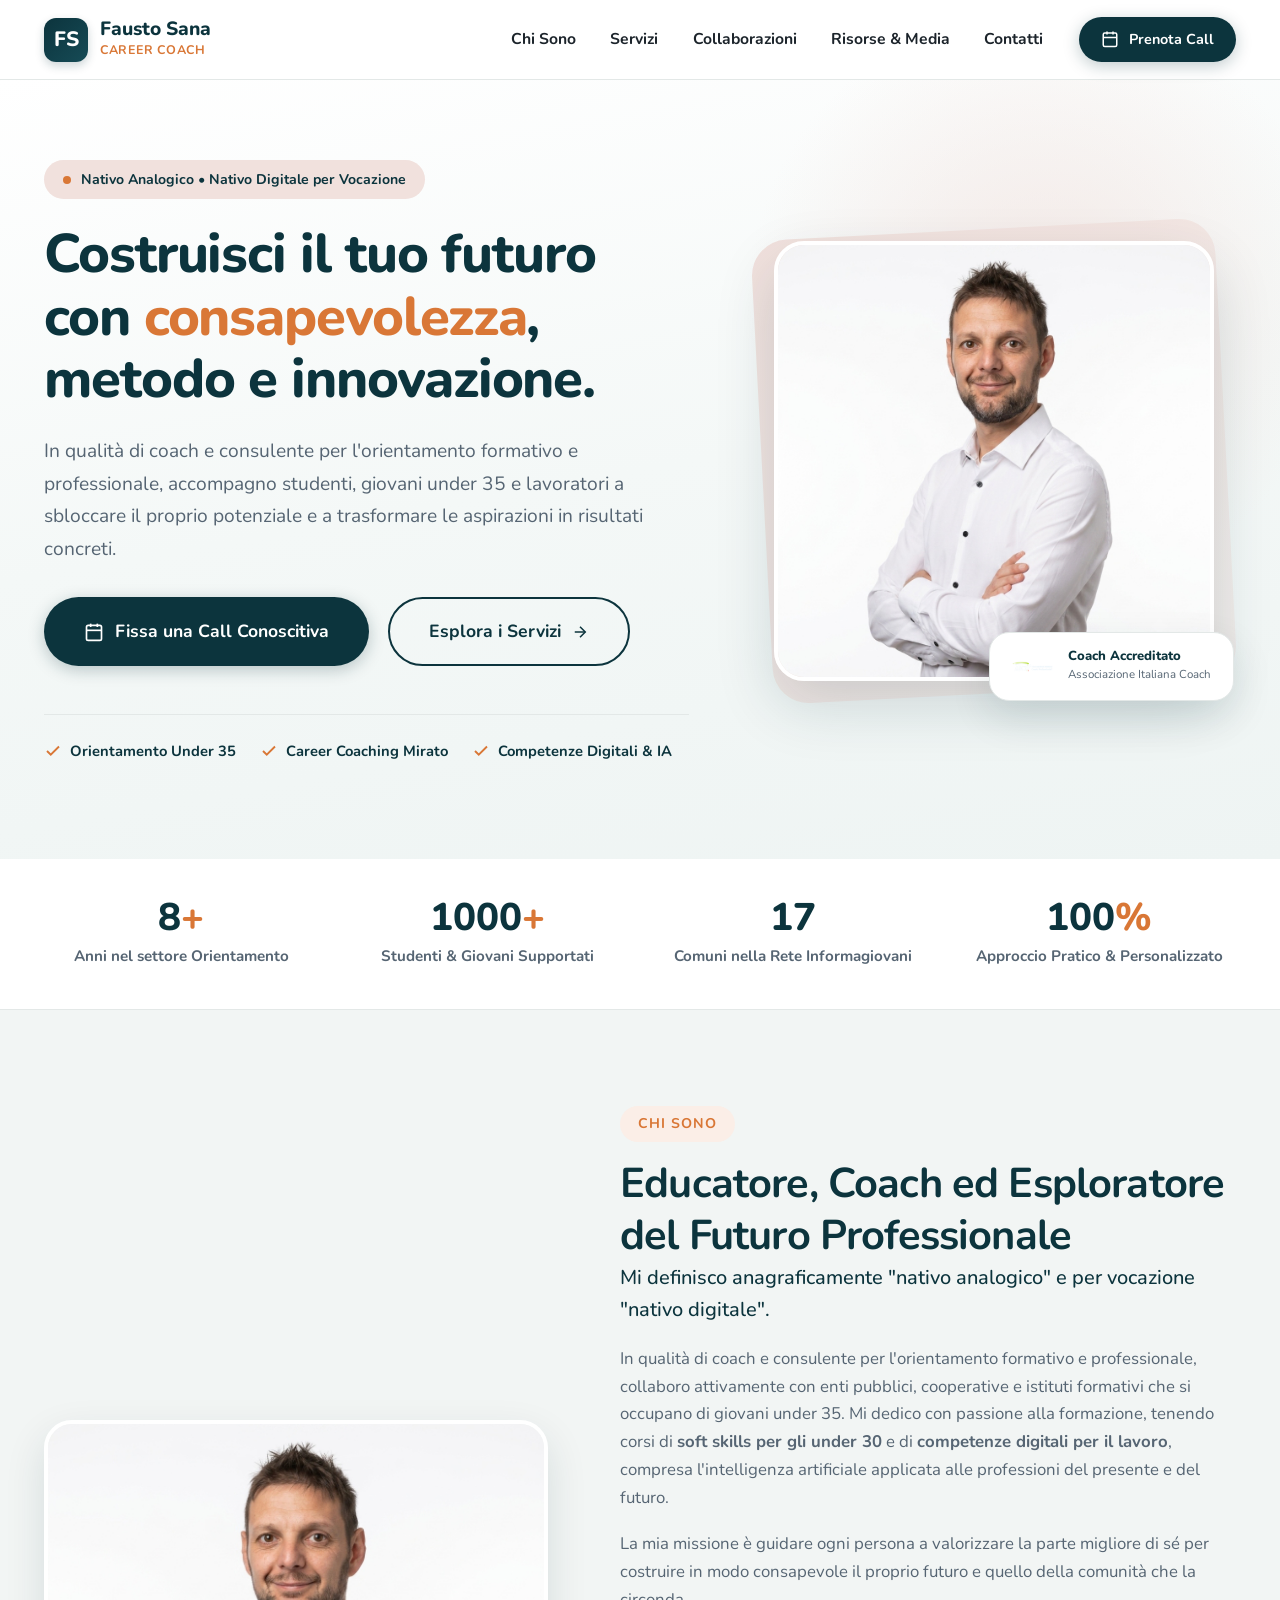
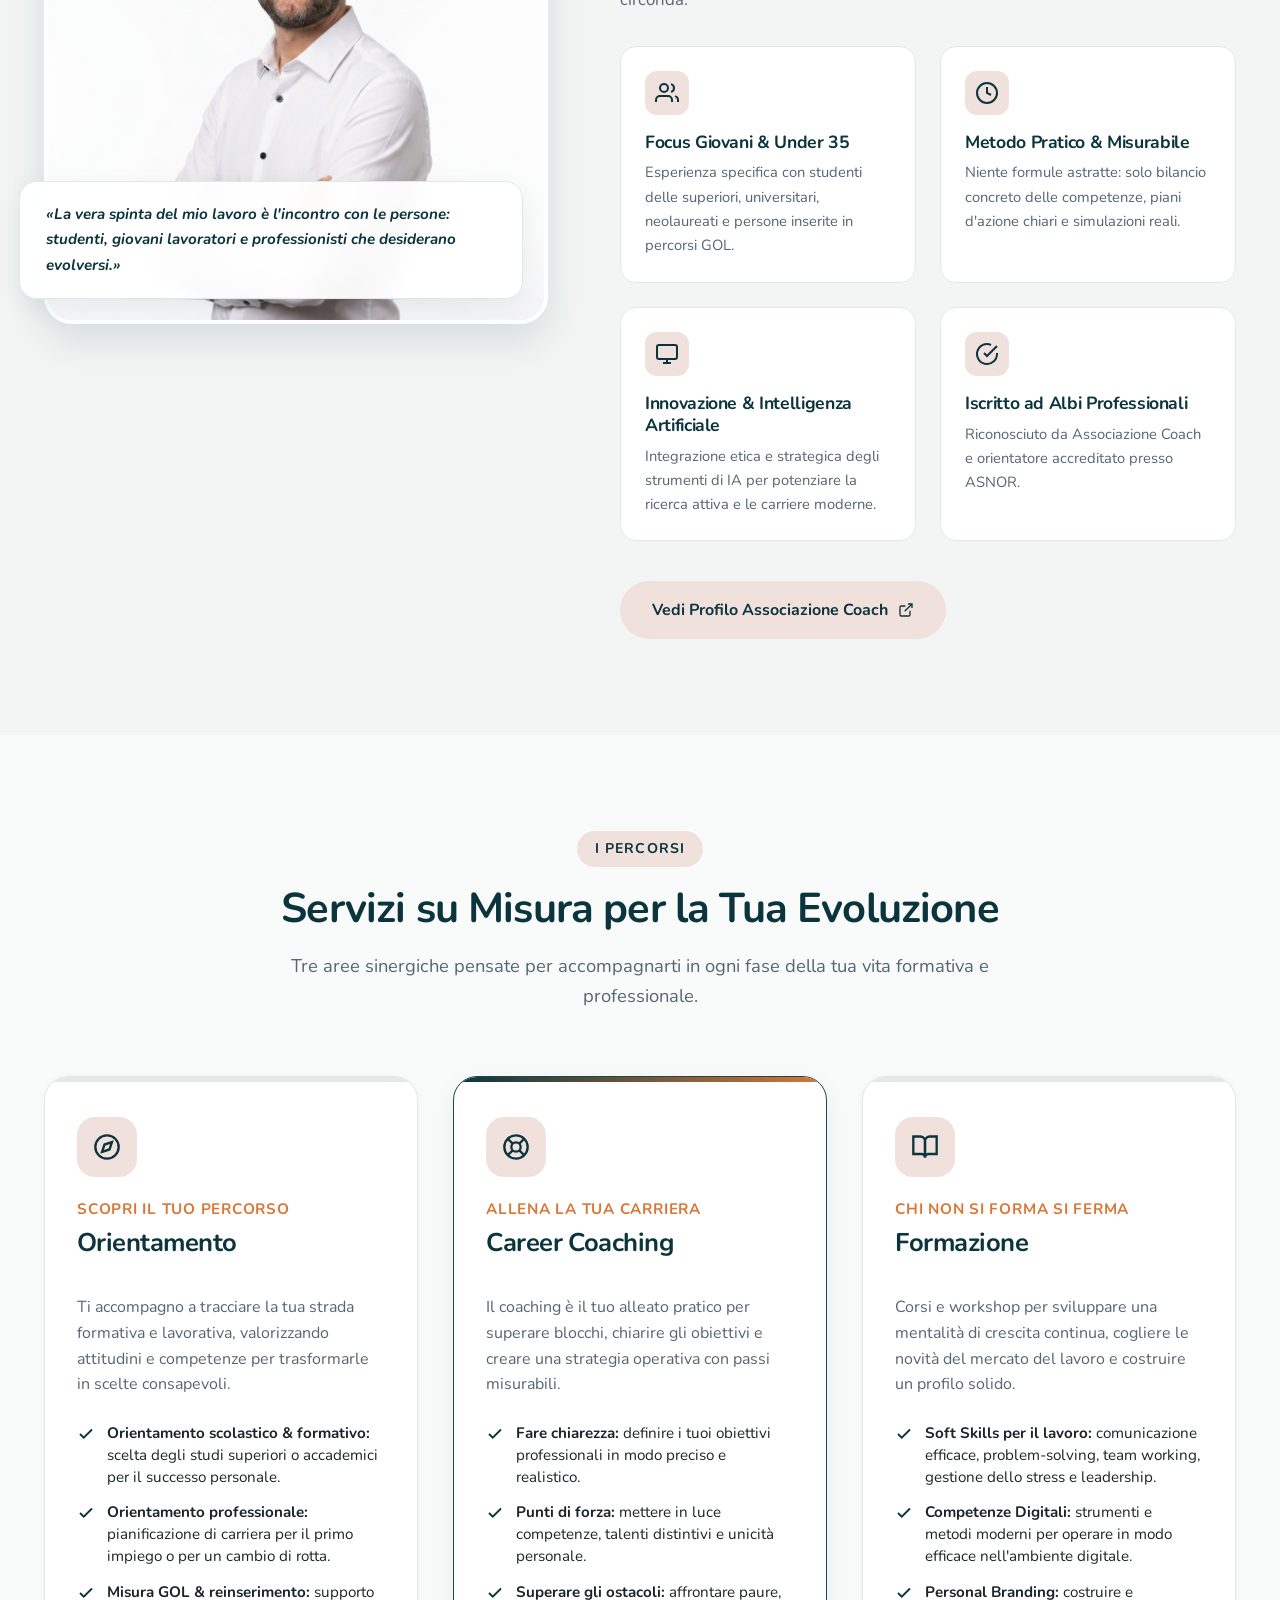
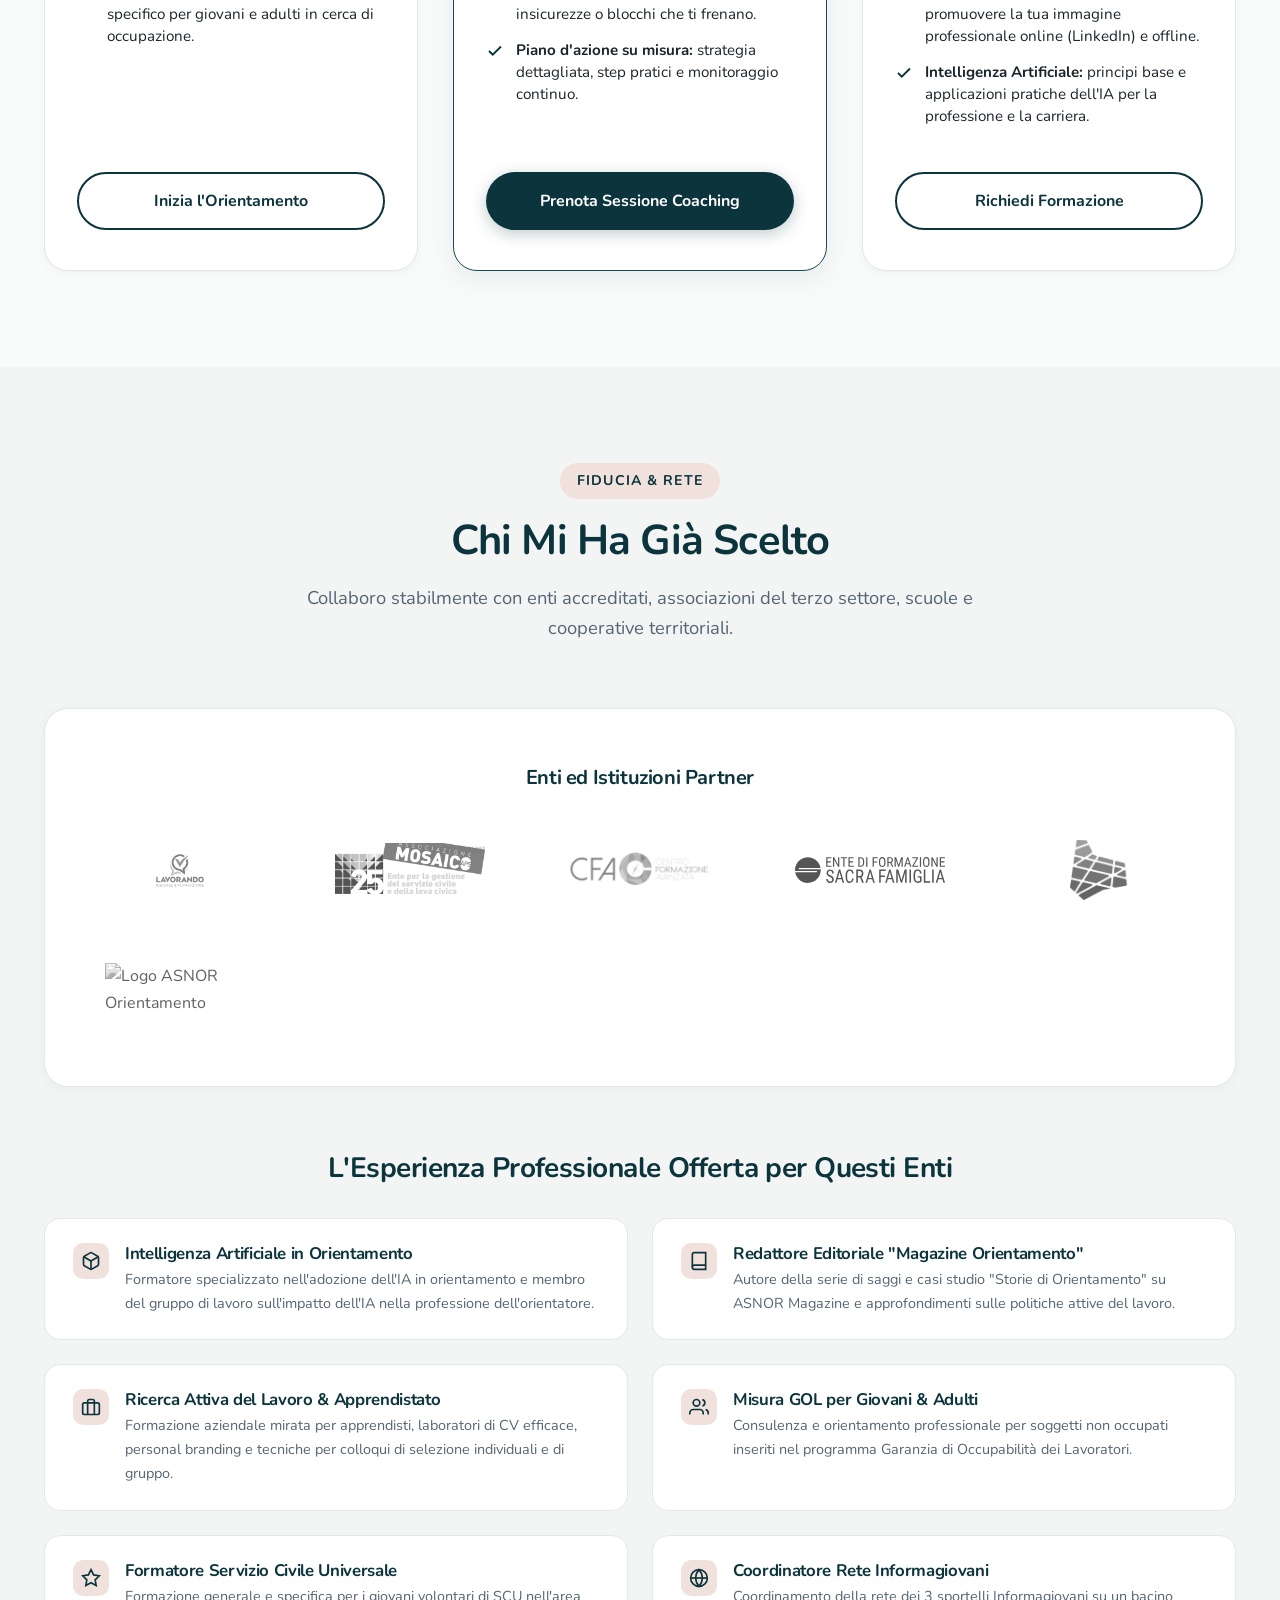
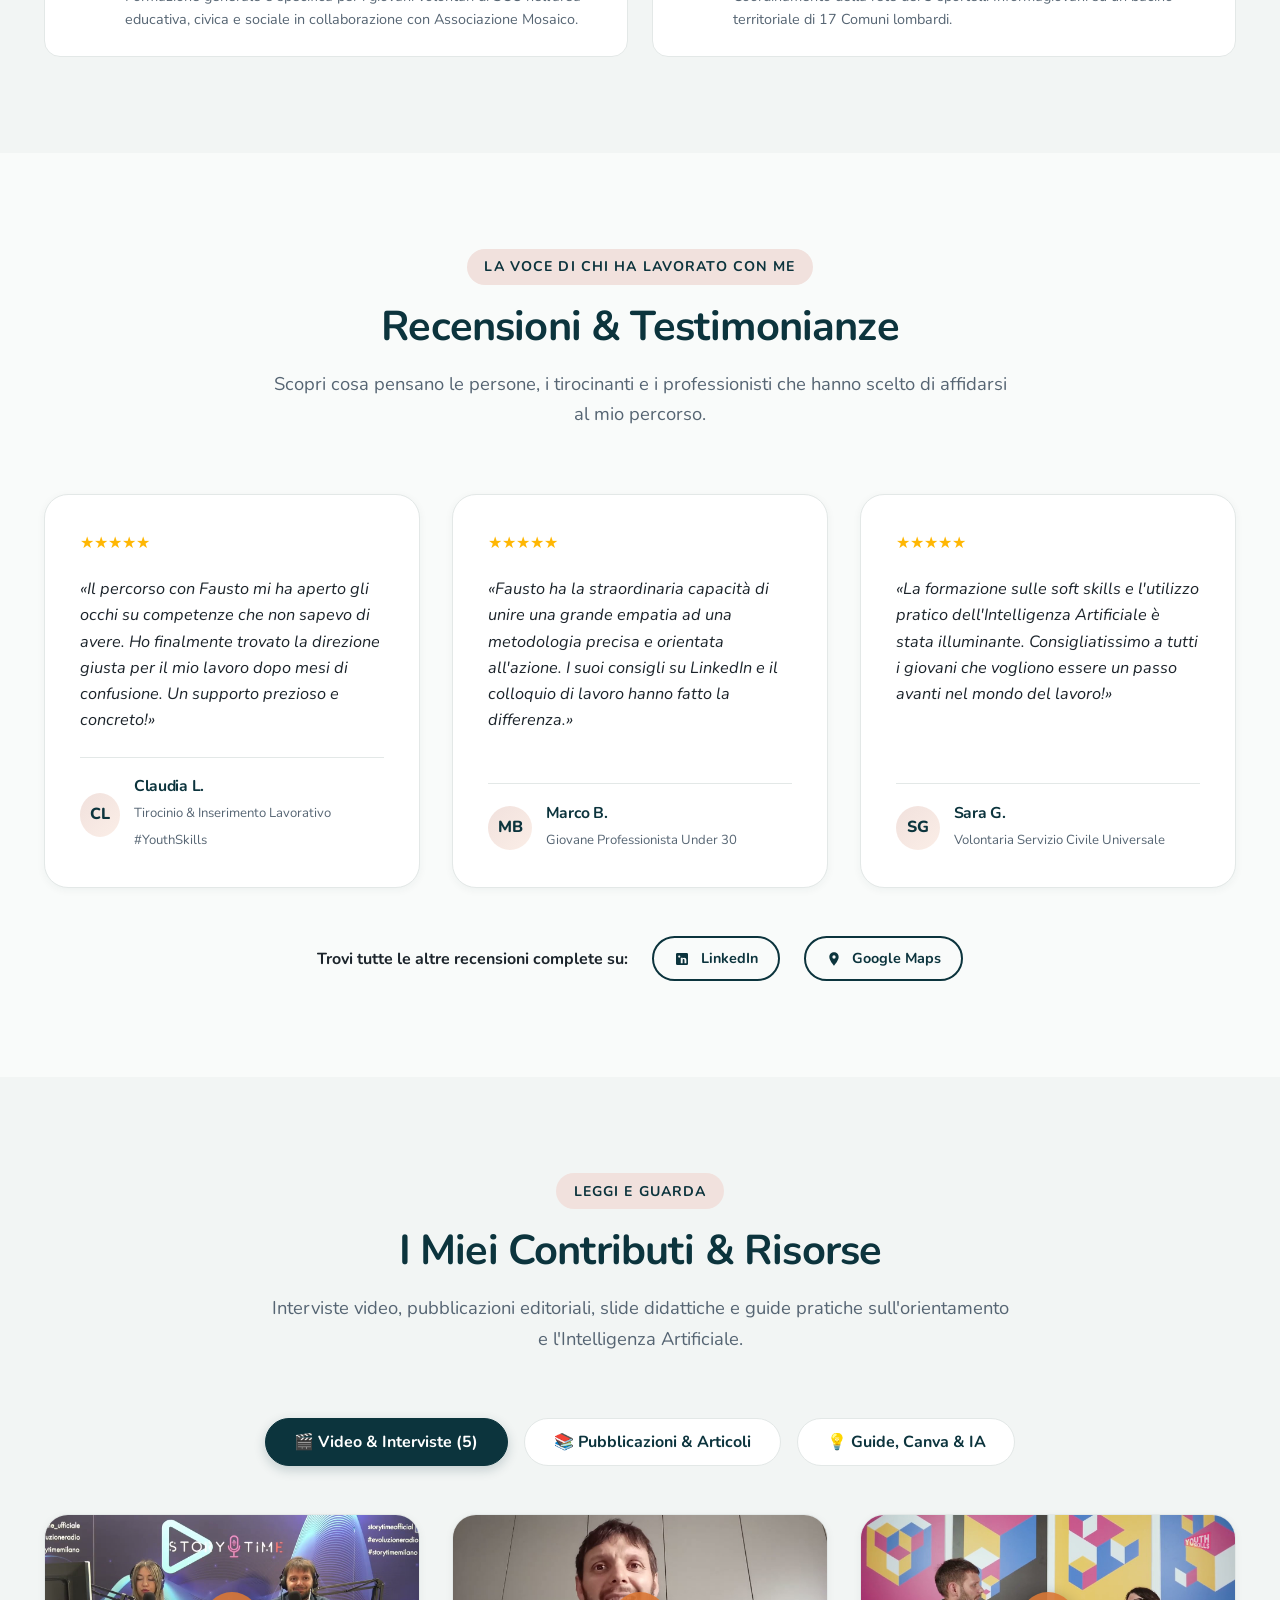
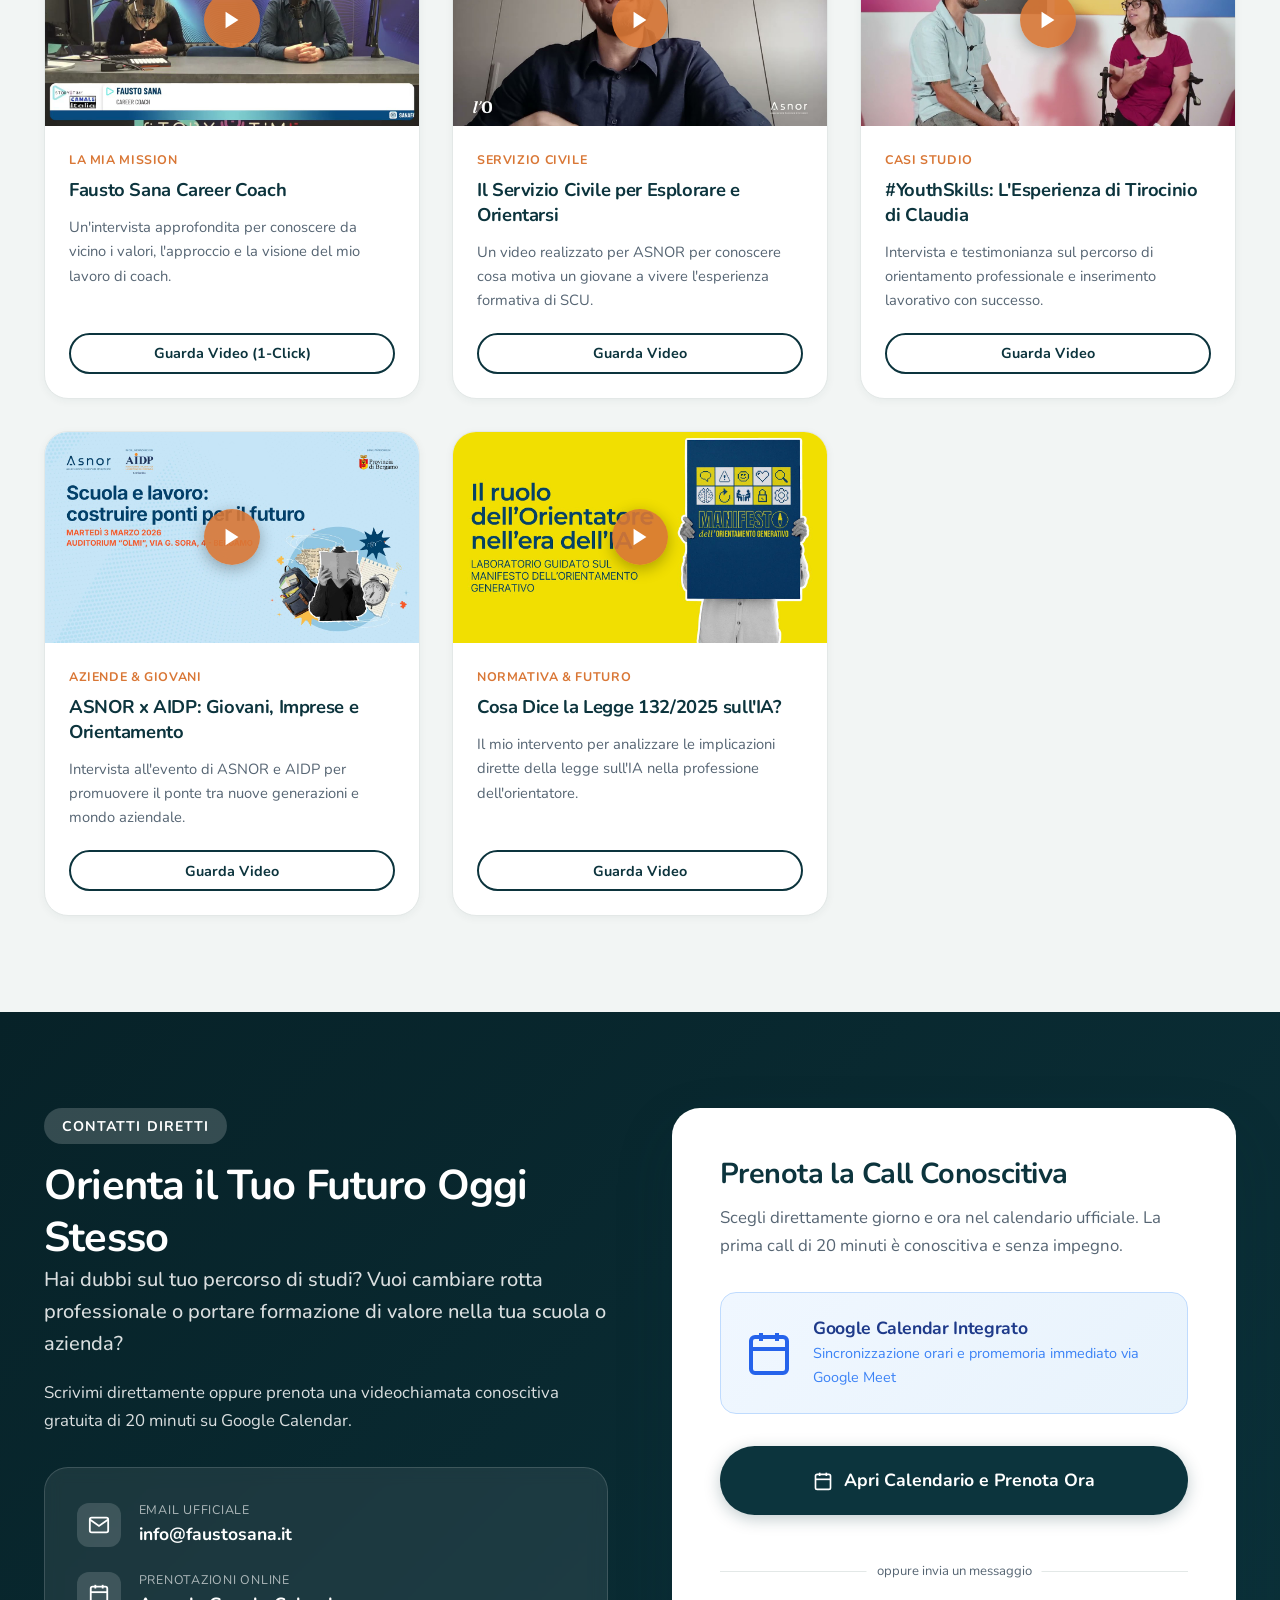
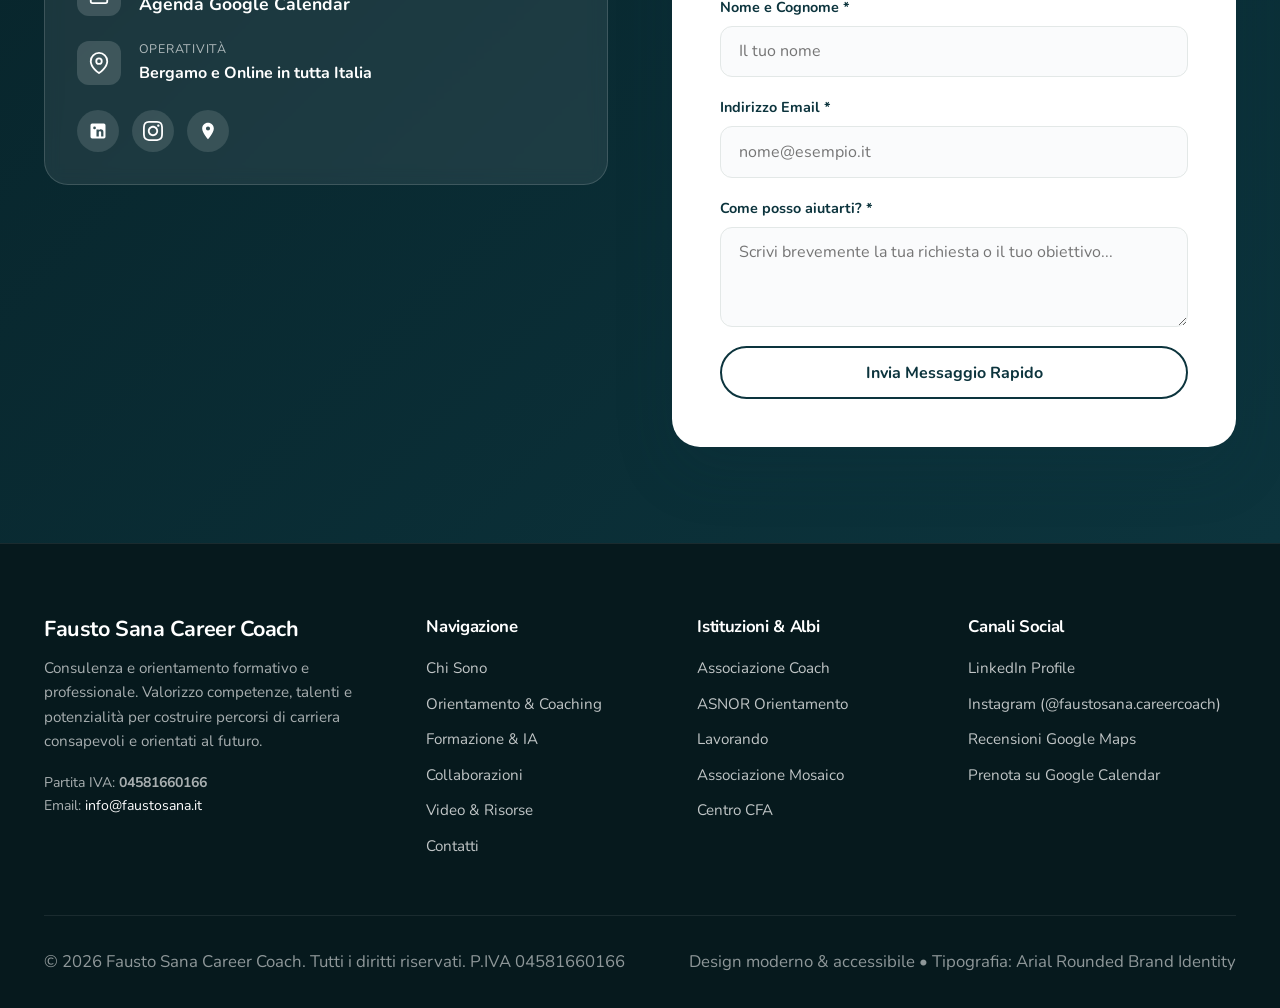
==== commit 48c57b1b: "Add files via upload" ====
--- a/index.html
+++ b/index.html
@@ -1,4 +1,4 @@
-<!DOCTYPE html>
+﻿<!DOCTYPE html>
 <html lang="it">
 <head>
   <meta charset="UTF-8">
@@ -12,13 +12,13 @@
   <meta property="og:type" content="website">
   <meta property="og:title" content="Fausto Sana | Career Coach & Orientatore">
   <meta property="og:description" content="Guido studenti, giovani e professionisti a valorizzare il proprio talento unico per costruire un futuro solido e appagante.">
-  <meta property="og:image" content="assets/images/fausto-sana-portrait.jpg">
+  <meta property="og:image" content="fausto-sana-portrait.jpg">
 
   <!-- Favicon -->
   <link rel="icon" type="image/svg+xml" href="data:image/svg+xml,<svg xmlns='http://www.w3.org/2000/svg' viewBox='0 0 100 100'><rect width='100' height='100' rx='20' fill='%230c343d'/><text x='50%' y='68%' font-size='55' font-family='Arial Rounded MT Bold, sans-serif' font-weight='bold' fill='%23ffffff' text-anchor='middle'>FS</text></svg>">
 
   <!-- Stylesheet -->
-  <link rel="stylesheet" href="assets/css/style.css">
+  <link rel="stylesheet" href="style.css">
 </head>
 <body>
 
@@ -115,10 +115,10 @@
       <div class="hero-media">
         <div class="hero-img-wrapper">
           <div class="hero-img-backdrop"></div>
-          <img src="assets/images/fausto-sana-portrait.jpg" alt="Fausto Sana Career Coach" class="hero-img">
+          <img src="fausto-sana-portrait.jpg" alt="Fausto Sana Career Coach" class="hero-img">
 
           <div class="hero-badge-float">
-            <img src="assets/images/logo-associazionecoach.png" alt="Associazione Coach" class="hero-badge-logo">
+            <img src="logo-associazionecoach.png" alt="Associazione Coach" class="hero-badge-logo">
             <div>
               <div class="hero-badge-title">Coach Accreditato</div>
               <div class="hero-badge-sub">Associazione Italiana Coach</div>
@@ -163,7 +163,7 @@
       <div class="about-grid">
         <div class="about-media">
           <div class="about-img-frame">
-            <img src="assets/images/fausto-sana-portrait.jpg" alt="Fausto Sana orientatore" class="about-img">
+            <img src="fausto-sana-portrait.jpg" alt="Fausto Sana orientatore" class="about-img">
           </div>
           <div class="about-quote-card">
             <p>«La vera spinta del mio lavoro è l'incontro con le persone: studenti, giovani lavoratori e professionisti che desiderano evolversi.»</p>
@@ -371,22 +371,22 @@
         <h3 class="partners-heading">Enti ed Istituzioni Partner</h3>
         <div class="partners-logos-grid">
           <a href="https://www.lavorando.com/" target="_blank" rel="noopener noreferrer" class="partner-logo-item" title="Lavorando.com">
-            <img src="assets/images/logo-lavorando.png" alt="Logo Lavorando" class="partner-logo-img">
+            <img src="logo-lavorando.png" alt="Logo Lavorando" class="partner-logo-img">
           </a>
           <a href="https://www.mosaico.org/" target="_blank" rel="noopener noreferrer" class="partner-logo-item" title="Mosaico Servizio Civile">
-            <img src="assets/images/logo-mosaico.jpg" alt="Logo Mosaico Servizio Civile" class="partner-logo-img">
+            <img src="logo-mosaico.jpg" alt="Logo Mosaico Servizio Civile" class="partner-logo-img">
           </a>
           <a href="https://www.centrocfa.com/" target="_blank" rel="noopener noreferrer" class="partner-logo-item" title="Centro CFA">
-            <img src="assets/images/logo-centrocfa.png" alt="Logo Centro CFA" class="partner-logo-img">
+            <img src="logo-centrocfa.png" alt="Logo Centro CFA" class="partner-logo-img">
           </a>
           <a href="https://www.efpsacrafamiglia.com/" target="_blank" rel="noopener noreferrer" class="partner-logo-item" title="Fondazione Sacra Famiglia">
-            <img src="assets/images/logo-sacrafamiglia.svg" alt="Logo EFP Sacra Famiglia" class="partner-logo-img">
+            <img src="logo-sacrafamiglia.svg" alt="Logo EFP Sacra Famiglia" class="partner-logo-img">
           </a>
           <a href="https://www.dalminesociale.it/" target="_blank" rel="noopener noreferrer" class="partner-logo-item" title="Dalmine Sociale">
-            <img src="assets/images/logo-dalminesociale.png" alt="Logo Dalmine Sociale" class="partner-logo-img">
+            <img src="logo-dalminesociale.png" alt="Logo Dalmine Sociale" class="partner-logo-img">
           </a>
           <a href="https://magazine.asnor.it/?s=sana+fausto" target="_blank" rel="noopener noreferrer" class="partner-logo-item" title="ASNOR">
-            <img src="assets/images/logo-asnor.svg" alt="Logo ASNOR Orientamento" class="partner-logo-img">
+            <img src="logo-asnor.svg" alt="Logo ASNOR Orientamento" class="partner-logo-img">
           </a>
         </div>
       </div>
@@ -554,7 +554,7 @@
           <!-- Video 1 -->
           <div class="video-card" data-youtube-id="9Ew6uJ-qhvg">
             <div class="video-thumb-wrap">
-              <img src="assets/images/video-mission.jpg" alt="Fausto Sana Career Coach mission interview" class="video-thumb">
+              <img src="video-mission.jpg" alt="Fausto Sana Career Coach mission interview" class="video-thumb">
               <div class="video-play-btn" aria-label="Riproduci Video">
                 <svg width="22" height="22" viewBox="0 0 24 24" fill="currentColor"><polygon points="5 3 19 12 5 21 5 3"></polygon></svg>
               </div>
@@ -570,7 +570,7 @@
           <!-- Video 2 -->
           <div class="video-card" data-youtube-id="a0oVhg6VV3k">
             <div class="video-thumb-wrap">
-              <img src="assets/images/video-servizio-civile.jpg" alt="Servizio Civile Orientamento" class="video-thumb">
+              <img src="video-servizio-civile.jpg" alt="Servizio Civile Orientamento" class="video-thumb">
               <div class="video-play-btn" aria-label="Riproduci Video">
                 <svg width="22" height="22" viewBox="0 0 24 24" fill="currentColor"><polygon points="5 3 19 12 5 21 5 3"></polygon></svg>
               </div>
@@ -586,7 +586,7 @@
           <!-- Video 3 -->
           <div class="video-card" data-youtube-id="smLr4YC1XJs">
             <div class="video-thumb-wrap">
-              <img src="assets/images/video-youthskills-claudia.jpg" alt="#YouthSkills Tirocinio" class="video-thumb">
+              <img src="video-youthskills-claudia.jpg" alt="#YouthSkills Tirocinio" class="video-thumb">
               <div class="video-play-btn" aria-label="Riproduci Video">
                 <svg width="22" height="22" viewBox="0 0 24 24" fill="currentColor"><polygon points="5 3 19 12 5 21 5 3"></polygon></svg>
               </div>
@@ -602,7 +602,7 @@
           <!-- Video 4 -->
           <div class="video-card" data-youtube-id="EDq0bSaA4Sc">
             <div class="video-thumb-wrap">
-              <img src="assets/images/video-asnor-aidp.jpg" alt="Asnor x AIDP Intervista Fausto Sana" class="video-thumb">
+              <img src="video-asnor-aidp.jpg" alt="Asnor x AIDP Intervista Fausto Sana" class="video-thumb">
               <div class="video-play-btn" aria-label="Riproduci Video">
                 <svg width="22" height="22" viewBox="0 0 24 24" fill="currentColor"><polygon points="5 3 19 12 5 21 5 3"></polygon></svg>
               </div>
@@ -618,7 +618,7 @@
           <!-- Video 5 -->
           <div class="video-card" data-youtube-id="J7NEWvSvLwA">
             <div class="video-thumb-wrap">
-              <img src="assets/images/video-legge-132-2025.jpg" alt="Legge 132 2025 Orientamento" class="video-thumb">
+              <img src="video-legge-132-2025.jpg" alt="Legge 132 2025 Orientamento" class="video-thumb">
               <div class="video-play-btn" aria-label="Riproduci Video">
                 <svg width="22" height="22" viewBox="0 0 24 24" fill="currentColor"><polygon points="5 3 19 12 5 21 5 3"></polygon></svg>
               </div>
@@ -638,7 +638,7 @@
         <div class="articles-grid">
           <div class="article-card">
             <div class="article-img-wrap">
-              <img src="assets/images/asnor-storia-1.webp" alt="NEET in Italia" class="article-img">
+              <img src="asnor-storia-1.webp" alt="NEET in Italia" class="article-img">
             </div>
             <div class="article-body">
               <span class="article-source">ASNOR Magazine</span>
@@ -651,7 +651,7 @@
 
           <div class="article-card">
             <div class="article-img-wrap">
-              <img src="assets/images/asnor-storia-2.webp" alt="Il talento non nasce pronto" class="article-img">
+              <img src="asnor-storia-2.webp" alt="Il talento non nasce pronto" class="article-img">
             </div>
             <div class="article-body">
               <span class="article-source">ASNOR Magazine</span>
@@ -664,7 +664,7 @@
 
           <div class="article-card">
             <div class="article-img-wrap">
-              <img src="assets/images/asnor-storia-3.webp" alt="Intelligenza Artificiale 2026" class="article-img">
+              <img src="asnor-storia-3.webp" alt="Intelligenza Artificiale 2026" class="article-img">
             </div>
             <div class="article-body">
               <span class="article-source">ASNOR Magazine</span>
@@ -677,7 +677,7 @@
 
           <div class="article-card">
             <div class="article-img-wrap">
-              <img src="assets/images/asnor-storia-4.jpg" alt="Educazione finanziaria under 35" class="article-img">
+              <img src="asnor-storia-4.jpg" alt="Educazione finanziaria under 35" class="article-img">
             </div>
             <div class="article-body">
               <span class="article-source">ASNOR Magazine</span>
@@ -690,7 +690,7 @@
 
           <div class="article-card">
             <div class="article-img-wrap">
-              <img src="assets/images/asnor-storia-6.jpg" alt="Guida pratica alla legge sull'IA" class="article-img">
+              <img src="asnor-storia-6.jpg" alt="Guida pratica alla legge sull'IA" class="article-img">
             </div>
             <div class="article-body">
               <span class="article-source">ASNOR Magazine</span>
@@ -703,7 +703,7 @@
 
           <div class="article-card">
             <div class="article-img-wrap">
-              <img src="assets/images/asnor-storia-8.jpg" alt="Cronache orientanti" class="article-img">
+              <img src="asnor-storia-8.jpg" alt="Cronache orientanti" class="article-img">
             </div>
             <div class="article-body">
               <span class="article-source">ASNOR Magazine</span>
@@ -940,6 +940,7 @@
   </div>
 
   <!-- JavaScript -->
-  <script src="assets/js/main.js"></script>
+  <script src="main.js"></script>
 </body>
 </html>
+
--- a/style.css
+++ b/style.css
@@ -0,0 +1,1772 @@
+/* ==========================================================================
+   FAUSTO SANA CAREER COACH - DESIGN SYSTEM & STYLESHEET
+   Font: Arial Rounded (with modern fallbacks)
+   Palette: Deep Teal (#0c343d), Warm Peach/Blush (#f1e1dd), Accent Gold (#d97736),
+            Neutral Light (#f8fafb), Charcoal Text (#1c242b)
+   ========================================================================== */
+
+@import url('https://fonts.googleapis.com/css2?family=Comfortaa:wght@400;600;700&family=Nunito:ital,wght@0,300;0,400;0,600;0,700;0,800;1,400&family=Source+Sans+3:ital,wght@0,400;0,600;0,700;1,400&display=swap');
+
+:root {
+  /* Brand Typography - Arial Rounded preserved faithfully */
+  --font-brand: "Arial Rounded MT Bold", "Arial Rounded", "Nunito", -apple-system, BlinkMacSystemFont, "Segoe UI", Roboto, sans-serif;
+  --font-body: "Arial Rounded", "Nunito", -apple-system, BlinkMacSystemFont, "Segoe UI", Roboto, sans-serif;
+  --font-serif: Georgia, serif;
+
+  /* Color Palette */
+  --color-primary: #0c343d;         /* Deep Teal Original Brand */
+  --color-primary-light: #164b56;   /* Lighter Teal */
+  --color-primary-dark: #072228;    /* Dark Teal */
+  --color-accent: #d97736;          /* Energetic Terracotta / Warm Accent */
+  --color-accent-light: #fbeee7;    /* Very soft warm tint */
+  --color-secondary: #f1e1dd;       /* Original Warm Peach / Blush */
+  --color-secondary-dark: #dfc3bc;  /* Peach hover */
+  --color-gold: #c68a4c;            /* Subtle Gold */
+
+  /* Neutral tones */
+  --color-bg: #f9fbfa;              /* Fresh crisp background */
+  --color-surface: #ffffff;         /* Pure white cards */
+  --color-surface-alt: #f2f5f4;     /* Light alt section background */
+  --color-border: #e3e8e7;          /* Soft border */
+  --color-border-hover: #cbd5d3;    /* Border hover */
+  --color-text: #1c242b;            /* Primary dark text */
+  --color-text-muted: #566573;      /* Secondary descriptive text */
+  --color-text-light: #8795a1;      /* Light meta text */
+  --color-white: #ffffff;
+
+  /* Shadows */
+  --shadow-sm: 0 2px 8px rgba(12, 52, 61, 0.05);
+  --shadow-md: 0 8px 24px rgba(12, 52, 61, 0.08);
+  --shadow-lg: 0 16px 40px rgba(12, 52, 61, 0.12);
+  --shadow-xl: 0 24px 60px rgba(12, 52, 61, 0.16);
+
+  /* Transitions & Radii */
+  --radius-sm: 8px;
+  --radius-md: 16px;
+  --radius-lg: 24px;
+  --radius-pill: 9999px;
+  --transition: all 0.3s cubic-bezier(0.25, 0.8, 0.25, 1);
+  --transition-bounce: all 0.4s cubic-bezier(0.34, 1.56, 0.64, 1);
+
+  /* Layout */
+  --container-max: 1240px;
+  --header-height: 80px;
+}
+
+/* Reset & Box Sizing */
+*, *::before, *::after {
+  box-sizing: border-box;
+  margin: 0;
+  padding: 0;
+}
+
+html {
+  font-size: 16px;
+  scroll-behavior: smooth;
+  -webkit-font-smoothing: antialiased;
+  -moz-osx-font-smoothing: grayscale;
+}
+
+body {
+  font-family: var(--font-body);
+  background-color: var(--color-bg);
+  color: var(--color-text);
+  line-height: 1.65;
+  overflow-x: hidden;
+}
+
+/* Headings with Arial Rounded */
+h1, h2, h3, h4, h5, h6 {
+  font-family: var(--font-brand);
+  color: var(--color-primary);
+  line-height: 1.25;
+  letter-spacing: -0.02em;
+  font-weight: 700;
+}
+
+h1 { font-size: clamp(2.2rem, 4vw + 1rem, 3.4rem); }
+h2 { font-size: clamp(1.8rem, 3vw + 0.5rem, 2.6rem); }
+h3 { font-size: clamp(1.3rem, 2vw + 0.2rem, 1.75rem); }
+h4 { font-size: 1.25rem; }
+
+p {
+  margin-bottom: 1.2rem;
+  color: var(--color-text-muted);
+  font-size: 1.05rem;
+}
+
+p.lead {
+  font-size: 1.25rem;
+  font-weight: 500;
+  color: var(--color-primary);
+  line-height: 1.6;
+}
+
+a {
+  color: var(--color-primary);
+  text-decoration: none;
+  transition: var(--transition);
+}
+
+a:hover {
+  color: var(--color-accent);
+}
+
+img {
+  max-width: 100%;
+  height: auto;
+  display: block;
+}
+
+ul, ol {
+  list-style: none;
+}
+
+/* Container */
+.container {
+  width: 100%;
+  max-width: var(--container-max);
+  margin-left: auto;
+  margin-right: auto;
+  padding-left: 1.5rem;
+  padding-right: 1.5rem;
+}
+
+.container-narrow {
+  max-width: 860px;
+}
+
+/* Section Common Styling */
+.section {
+  padding: 6rem 0;
+  position: relative;
+}
+
+.section-alt {
+  background-color: var(--color-surface-alt);
+}
+
+.section-teal {
+  background-color: var(--color-primary);
+  color: var(--color-white);
+}
+
+.section-teal h2,
+.section-teal h3,
+.section-teal p {
+  color: var(--color-white);
+}
+
+.section-teal p {
+  opacity: 0.9;
+}
+
+.section-header {
+  text-align: center;
+  max-width: 740px;
+  margin: 0 auto 4rem auto;
+}
+
+.section-badge {
+  display: inline-flex;
+  align-items: center;
+  gap: 0.5rem;
+  padding: 0.4rem 1.1rem;
+  background-color: var(--color-secondary);
+  color: var(--color-primary);
+  font-family: var(--font-brand);
+  font-size: 0.88rem;
+  font-weight: 700;
+  border-radius: var(--radius-pill);
+  text-transform: uppercase;
+  letter-spacing: 0.08em;
+  margin-bottom: 1rem;
+}
+
+.section-badge.badge-white {
+  background-color: rgba(255, 255, 255, 0.18);
+  color: var(--color-white);
+}
+
+.section-badge.badge-accent {
+  background-color: var(--color-accent-light);
+  color: var(--color-accent);
+}
+
+.section-subtitle {
+  font-size: 1.15rem;
+  margin-top: 1rem;
+}
+
+/* ==========================================================================
+   BUTTONS & BADGES
+   ========================================================================== */
+
+.btn {
+  display: inline-flex;
+  align-items: center;
+  justify-content: center;
+  gap: 0.65rem;
+  font-family: var(--font-brand);
+  font-weight: 700;
+  font-size: 1rem;
+  padding: 0.85rem 1.85rem;
+  border-radius: var(--radius-pill);
+  cursor: pointer;
+  border: 2px solid transparent;
+  transition: var(--transition);
+  text-align: center;
+  white-space: nowrap;
+}
+
+.btn-primary {
+  background-color: var(--color-primary);
+  color: var(--color-white);
+  box-shadow: 0 4px 16px rgba(12, 52, 61, 0.25);
+}
+
+.btn-primary:hover {
+  background-color: var(--color-accent);
+  color: var(--color-white);
+  transform: translateY(-2px);
+  box-shadow: 0 6px 20px rgba(217, 119, 54, 0.35);
+}
+
+.btn-accent {
+  background-color: var(--color-accent);
+  color: var(--color-white);
+  box-shadow: 0 4px 16px rgba(217, 119, 54, 0.25);
+}
+
+.btn-accent:hover {
+  background-color: #c46425;
+  color: var(--color-white);
+  transform: translateY(-2px);
+}
+
+.btn-secondary {
+  background-color: var(--color-secondary);
+  color: var(--color-primary);
+}
+
+.btn-secondary:hover {
+  background-color: var(--color-secondary-dark);
+  color: var(--color-primary-dark);
+  transform: translateY(-2px);
+}
+
+.btn-outline {
+  background-color: transparent;
+  border-color: var(--color-primary);
+  color: var(--color-primary);
+}
+
+.btn-outline:hover {
+  background-color: var(--color-primary);
+  color: var(--color-white);
+}
+
+.btn-outline-white {
+  background-color: transparent;
+  border-color: var(--color-white);
+  color: var(--color-white);
+}
+
+.btn-outline-white:hover {
+  background-color: var(--color-white);
+  color: var(--color-primary);
+}
+
+.btn-sm {
+  padding: 0.55rem 1.25rem;
+  font-size: 0.9rem;
+}
+
+.btn-lg {
+  padding: 1.1rem 2.4rem;
+  font-size: 1.1rem;
+}
+
+/* ==========================================================================
+   HEADER & NAVIGATION
+   ========================================================================== */
+
+.site-header {
+  position: sticky;
+  top: 0;
+  left: 0;
+  width: 100%;
+  height: var(--header-height);
+  background-color: rgba(255, 255, 255, 0.94);
+  backdrop-filter: blur(12px);
+  -webkit-backdrop-filter: blur(12px);
+  border-bottom: 1px solid var(--color-border);
+  z-index: 1000;
+  transition: var(--transition);
+}
+
+.site-header.scrolled {
+  box-shadow: var(--shadow-sm);
+  background-color: rgba(255, 255, 255, 0.98);
+}
+
+.header-container {
+  display: flex;
+  align-items: center;
+  justify-content: space-between;
+  height: 100%;
+}
+
+.brand-logo {
+  display: flex;
+  align-items: center;
+  gap: 0.75rem;
+  text-decoration: none;
+}
+
+.brand-icon-box {
+  width: 44px;
+  height: 44px;
+  border-radius: 12px;
+  background: linear-gradient(135deg, var(--color-primary), var(--color-primary-light));
+  color: var(--color-white);
+  display: flex;
+  align-items: center;
+  justify-content: center;
+  font-family: var(--font-brand);
+  font-weight: 800;
+  font-size: 1.3rem;
+  box-shadow: 0 4px 10px rgba(12, 52, 61, 0.2);
+}
+
+.brand-text {
+  display: flex;
+  flex-direction: column;
+}
+
+.brand-name {
+  font-family: var(--font-brand);
+  font-size: 1.2rem;
+  font-weight: 800;
+  color: var(--color-primary);
+  line-height: 1.1;
+}
+
+.brand-tagline {
+  font-size: 0.78rem;
+  color: var(--color-accent);
+  font-weight: 700;
+  letter-spacing: 0.06em;
+  text-transform: uppercase;
+}
+
+.main-nav {
+  display: flex;
+  align-items: center;
+  gap: 2rem;
+}
+
+.nav-links {
+  display: flex;
+  align-items: center;
+  gap: 1.75rem;
+}
+
+.nav-link {
+  font-family: var(--font-brand);
+  font-size: 0.98rem;
+  font-weight: 700;
+  color: var(--color-text);
+  padding: 0.4rem 0.2rem;
+  position: relative;
+  transition: var(--transition);
+}
+
+.nav-link::after {
+  content: '';
+  position: absolute;
+  bottom: 0;
+  left: 0;
+  width: 0;
+  height: 2px;
+  background-color: var(--color-accent);
+  transition: var(--transition);
+  border-radius: 2px;
+}
+
+.nav-link:hover,
+.nav-link.active {
+  color: var(--color-primary);
+}
+
+.nav-link:hover::after,
+.nav-link.active::after {
+  width: 100%;
+}
+
+.header-cta {
+  display: flex;
+  align-items: center;
+  gap: 1rem;
+}
+
+/* Mobile Toggle */
+.mobile-toggle {
+  display: none;
+  background: none;
+  border: none;
+  cursor: pointer;
+  padding: 0.5rem;
+  color: var(--color-primary);
+}
+
+/* ==========================================================================
+   HERO SECTION
+   ========================================================================== */
+
+.hero {
+  padding: 5rem 0 6rem 0;
+  background: linear-gradient(170deg, #ffffff 0%, #f4f8f7 50%, #eef4f3 100%);
+  position: relative;
+  overflow: hidden;
+}
+
+.hero-bg-accent {
+  position: absolute;
+  top: -10%;
+  right: -5%;
+  width: 600px;
+  height: 600px;
+  background: radial-gradient(circle, rgba(241, 225, 221, 0.7) 0%, rgba(241, 225, 221, 0) 70%);
+  border-radius: 50%;
+  z-index: 0;
+  pointer-events: none;
+}
+
+.hero-grid {
+  display: grid;
+  grid-template-columns: 1.2fr 0.9fr;
+  align-items: center;
+  gap: 4rem;
+  position: relative;
+  z-index: 1;
+}
+
+.hero-content {
+  display: flex;
+  flex-direction: column;
+}
+
+.hero-pill {
+  display: inline-flex;
+  align-items: center;
+  gap: 0.6rem;
+  background-color: var(--color-secondary);
+  color: var(--color-primary);
+  padding: 0.5rem 1.2rem;
+  border-radius: var(--radius-pill);
+  font-family: var(--font-brand);
+  font-weight: 700;
+  font-size: 0.88rem;
+  margin-bottom: 1.5rem;
+  width: fit-content;
+}
+
+.hero-pill-dot {
+  width: 8px;
+  height: 8px;
+  border-radius: 50%;
+  background-color: var(--color-accent);
+  animation: pulseDot 2s infinite;
+}
+
+@keyframes pulseDot {
+  0% { transform: scale(1); opacity: 1; }
+  50% { transform: scale(1.4); opacity: 0.7; }
+  100% { transform: scale(1); opacity: 1; }
+}
+
+.hero-title {
+  margin-bottom: 1.5rem;
+  color: var(--color-primary);
+  font-weight: 800;
+  line-height: 1.15;
+}
+
+.hero-title .highlight {
+  color: var(--color-accent);
+  position: relative;
+  display: inline-block;
+}
+
+.hero-description {
+  font-size: 1.2rem;
+  line-height: 1.7;
+  color: var(--color-text-muted);
+  margin-bottom: 2rem;
+  max-width: 620px;
+}
+
+.hero-actions {
+  display: flex;
+  flex-wrap: wrap;
+  gap: 1.2rem;
+  margin-bottom: 3rem;
+}
+
+.hero-features {
+  display: flex;
+  flex-wrap: wrap;
+  gap: 1.5rem;
+  padding-top: 1.5rem;
+  border-top: 1px solid var(--color-border);
+}
+
+.hero-feature-item {
+  display: flex;
+  align-items: center;
+  gap: 0.5rem;
+  font-family: var(--font-brand);
+  font-weight: 700;
+  font-size: 0.92rem;
+  color: var(--color-primary);
+}
+
+.hero-feature-icon {
+  color: var(--color-accent);
+  display: flex;
+}
+
+/* Hero Media / Image */
+.hero-media {
+  position: relative;
+  display: flex;
+  justify-content: center;
+}
+
+.hero-img-wrapper {
+  position: relative;
+  width: 100%;
+  max-width: 440px;
+}
+
+.hero-img-backdrop {
+  position: absolute;
+  inset: -12px;
+  background: linear-gradient(135deg, var(--color-secondary) 0%, rgba(241, 225, 221, 0.4) 100%);
+  border-radius: 36px;
+  transform: rotate(-3deg);
+  z-index: 0;
+}
+
+.hero-img {
+  position: relative;
+  z-index: 1;
+  width: 100%;
+  aspect-ratio: 1 / 1;
+  object-fit: cover;
+  border-radius: 30px;
+  box-shadow: var(--shadow-xl);
+  border: 4px solid var(--color-white);
+}
+
+.hero-badge-float {
+  position: absolute;
+  bottom: -20px;
+  right: -20px;
+  background-color: var(--color-white);
+  padding: 0.8rem 1.4rem;
+  border-radius: 20px;
+  box-shadow: var(--shadow-lg);
+  display: flex;
+  align-items: center;
+  gap: 0.85rem;
+  z-index: 2;
+  border: 1px solid var(--color-border);
+  max-width: 260px;
+}
+
+.hero-badge-logo {
+  width: 42px;
+  height: 42px;
+  object-fit: contain;
+}
+
+.hero-badge-title {
+  font-family: var(--font-brand);
+  font-size: 0.82rem;
+  font-weight: 800;
+  color: var(--color-primary);
+  line-height: 1.2;
+}
+
+.hero-badge-sub {
+  font-size: 0.72rem;
+  color: var(--color-text-muted);
+}
+
+/* ==========================================================================
+   METRICS & TRUST BAR
+   ========================================================================== */
+
+.trust-bar {
+  background-color: var(--color-white);
+  padding: 2.5rem 0;
+  border-bottom: 1px solid var(--color-border);
+}
+
+.metrics-grid {
+  display: grid;
+  grid-template-columns: repeat(4, 1fr);
+  gap: 2rem;
+  text-align: center;
+}
+
+.metric-item {
+  display: flex;
+  flex-direction: column;
+  align-items: center;
+}
+
+.metric-number {
+  font-family: var(--font-brand);
+  font-size: 2.4rem;
+  font-weight: 800;
+  color: var(--color-primary);
+  line-height: 1;
+  margin-bottom: 0.4rem;
+}
+
+.metric-number .metric-plus {
+  color: var(--color-accent);
+}
+
+.metric-label {
+  font-family: var(--font-brand);
+  font-size: 0.95rem;
+  font-weight: 700;
+  color: var(--color-text-muted);
+}
+
+/* ==========================================================================
+   ABOUT (CHI SONO) SECTION
+   ========================================================================== */
+
+.about-grid {
+  display: grid;
+  grid-template-columns: 0.9fr 1.1fr;
+  align-items: center;
+  gap: 4.5rem;
+}
+
+.about-media {
+  position: relative;
+}
+
+.about-img-frame {
+  position: relative;
+  border-radius: 28px;
+  overflow: hidden;
+  box-shadow: var(--shadow-lg);
+  border: 4px solid var(--color-white);
+}
+
+.about-img {
+  width: 100%;
+  height: 100%;
+  object-fit: cover;
+}
+
+.about-quote-card {
+  position: absolute;
+  bottom: 25px;
+  left: -25px;
+  right: 25px;
+  background-color: rgba(255, 255, 255, 0.95);
+  backdrop-filter: blur(8px);
+  padding: 1.3rem 1.6rem;
+  border-radius: 18px;
+  box-shadow: var(--shadow-md);
+  border: 1px solid var(--color-border);
+}
+
+.about-quote-card p {
+  font-family: var(--font-brand);
+  font-size: 0.95rem;
+  font-weight: 700;
+  color: var(--color-primary);
+  margin-bottom: 0;
+  font-style: italic;
+}
+
+.about-highlights {
+  display: grid;
+  grid-template-columns: 1fr 1fr;
+  gap: 1.5rem;
+  margin-top: 2rem;
+  margin-bottom: 2.5rem;
+}
+
+.highlight-box {
+  background-color: var(--color-surface);
+  border: 1px solid var(--color-border);
+  padding: 1.5rem;
+  border-radius: var(--radius-md);
+  transition: var(--transition);
+}
+
+.highlight-box:hover {
+  border-color: var(--color-accent);
+  box-shadow: var(--shadow-sm);
+  transform: translateY(-2px);
+}
+
+.highlight-icon {
+  width: 44px;
+  height: 44px;
+  border-radius: 12px;
+  background-color: var(--color-secondary);
+  color: var(--color-primary);
+  display: flex;
+  align-items: center;
+  justify-content: center;
+  margin-bottom: 1rem;
+}
+
+.highlight-box h4 {
+  font-size: 1.1rem;
+  margin-bottom: 0.5rem;
+  color: var(--color-primary);
+}
+
+.highlight-box p {
+  font-size: 0.92rem;
+  margin-bottom: 0;
+  color: var(--color-text-muted);
+}
+
+/* ==========================================================================
+   SERVICES (I SERVIZI) SECTION
+   ========================================================================== */
+
+.services-grid {
+  display: grid;
+  grid-template-columns: repeat(3, 1fr);
+  gap: 2.2rem;
+}
+
+.service-card {
+  background-color: var(--color-surface);
+  border-radius: var(--radius-lg);
+  padding: 2.5rem 2rem;
+  border: 1px solid var(--color-border);
+  box-shadow: var(--shadow-sm);
+  transition: var(--transition);
+  display: flex;
+  flex-direction: column;
+  position: relative;
+  overflow: hidden;
+}
+
+.service-card::before {
+  content: '';
+  position: absolute;
+  top: 0;
+  left: 0;
+  right: 0;
+  height: 5px;
+  background-color: var(--color-border);
+  transition: var(--transition);
+}
+
+.service-card:hover {
+  transform: translateY(-6px);
+  box-shadow: var(--shadow-lg);
+  border-color: transparent;
+}
+
+.service-card.card-featured::before {
+  background: linear-gradient(90deg, var(--color-primary), var(--color-accent));
+}
+
+.service-card.card-featured {
+  border-color: var(--color-primary-light);
+  box-shadow: var(--shadow-md);
+}
+
+.service-card:hover::before {
+  background: linear-gradient(90deg, var(--color-primary), var(--color-accent));
+}
+
+.service-header {
+  margin-bottom: 1.5rem;
+}
+
+.service-icon-wrap {
+  width: 60px;
+  height: 60px;
+  border-radius: 18px;
+  background-color: var(--color-secondary);
+  color: var(--color-primary);
+  display: flex;
+  align-items: center;
+  justify-content: center;
+  margin-bottom: 1.25rem;
+  transition: var(--transition-bounce);
+}
+
+.service-card:hover .service-icon-wrap {
+  transform: scale(1.08) rotate(3deg);
+  background-color: var(--color-accent);
+  color: var(--color-white);
+}
+
+.service-subtitle {
+  font-size: 0.95rem;
+  font-weight: 700;
+  color: var(--color-accent);
+  margin-bottom: 0.35rem;
+  text-transform: uppercase;
+  letter-spacing: 0.05em;
+}
+
+.service-title {
+  font-size: 1.6rem;
+  margin-bottom: 0.75rem;
+}
+
+.service-summary {
+  font-size: 1rem;
+  color: var(--color-text-muted);
+  line-height: 1.6;
+  margin-bottom: 1.5rem;
+}
+
+.service-list {
+  margin-bottom: 2rem;
+  flex-grow: 1;
+}
+
+.service-list-item {
+  display: flex;
+  align-items: flex-start;
+  gap: 0.75rem;
+  margin-bottom: 0.85rem;
+  font-size: 0.95rem;
+  color: var(--color-text);
+  line-height: 1.45;
+}
+
+.service-check {
+  color: var(--color-primary);
+  flex-shrink: 0;
+  margin-top: 3px;
+}
+
+.service-cta {
+  margin-top: auto;
+}
+
+/* ==========================================================================
+   COLLABORATIONS & PARTNERS
+   ========================================================================== */
+
+.partners-showcase {
+  background-color: var(--color-white);
+  border-radius: var(--radius-lg);
+  padding: 3.5rem 2.5rem;
+  box-shadow: var(--shadow-sm);
+  border: 1px solid var(--color-border);
+  margin-bottom: 4rem;
+}
+
+.partners-heading {
+  text-align: center;
+  font-size: 1.25rem;
+  margin-bottom: 2.5rem;
+  color: var(--color-primary);
+}
+
+.partners-logos-grid {
+  display: grid;
+  grid-template-columns: repeat(auto-fit, minmax(160px, 1fr));
+  gap: 2.5rem;
+  align-items: center;
+  justify-content: center;
+}
+
+.partner-logo-item {
+  display: flex;
+  align-items: center;
+  justify-content: center;
+  padding: 1rem;
+  filter: grayscale(100%);
+  opacity: 0.75;
+  transition: var(--transition);
+  height: 80px;
+}
+
+.partner-logo-item:hover {
+  filter: grayscale(0%);
+  opacity: 1;
+  transform: scale(1.05);
+}
+
+.partner-logo-img {
+  max-height: 60px;
+  max-width: 150px;
+  object-fit: contain;
+}
+
+.experience-list-grid {
+  display: grid;
+  grid-template-columns: repeat(2, 1fr);
+  gap: 1.5rem;
+}
+
+.experience-card {
+  background-color: var(--color-white);
+  border: 1px solid var(--color-border);
+  border-radius: var(--radius-md);
+  padding: 1.5rem 1.75rem;
+  display: flex;
+  align-items: flex-start;
+  gap: 1rem;
+  transition: var(--transition);
+}
+
+.experience-card:hover {
+  border-color: var(--color-primary);
+  box-shadow: var(--shadow-sm);
+  transform: translateX(4px);
+}
+
+.experience-icon {
+  width: 36px;
+  height: 36px;
+  border-radius: 10px;
+  background-color: var(--color-secondary);
+  color: var(--color-primary);
+  display: flex;
+  align-items: center;
+  justify-content: center;
+  flex-shrink: 0;
+}
+
+.experience-text h4 {
+  font-size: 1.05rem;
+  margin-bottom: 0.25rem;
+}
+
+.experience-text p {
+  font-size: 0.9rem;
+  margin-bottom: 0;
+  color: var(--color-text-muted);
+}
+
+/* ==========================================================================
+   TESTIMONIALS (RECENSIONI)
+   ========================================================================== */
+
+.testimonials-grid {
+  display: grid;
+  grid-template-columns: repeat(3, 1fr);
+  gap: 2rem;
+}
+
+.testimonial-card {
+  background-color: var(--color-white);
+  border: 1px solid var(--color-border);
+  border-radius: var(--radius-lg);
+  padding: 2.2rem;
+  box-shadow: var(--shadow-sm);
+  display: flex;
+  flex-direction: column;
+  position: relative;
+  transition: var(--transition);
+}
+
+.testimonial-card:hover {
+  transform: translateY(-4px);
+  box-shadow: var(--shadow-md);
+  border-color: var(--color-secondary-dark);
+}
+
+.testimonial-stars {
+  color: #ffb703;
+  display: flex;
+  gap: 3px;
+  margin-bottom: 1.25rem;
+}
+
+.testimonial-quote {
+  font-size: 1.02rem;
+  line-height: 1.6;
+  color: var(--color-text);
+  margin-bottom: 1.5rem;
+  flex-grow: 1;
+  font-style: italic;
+}
+
+.testimonial-author {
+  display: flex;
+  align-items: center;
+  gap: 0.85rem;
+  padding-top: 1.2rem;
+  border-top: 1px solid var(--color-border);
+}
+
+.author-avatar {
+  width: 44px;
+  height: 44px;
+  border-radius: 50%;
+  background: linear-gradient(135deg, var(--color-secondary), var(--color-accent-light));
+  color: var(--color-primary);
+  display: flex;
+  align-items: center;
+  justify-content: center;
+  font-family: var(--font-brand);
+  font-weight: 800;
+  font-size: 1rem;
+}
+
+.author-info h5 {
+  font-family: var(--font-brand);
+  font-size: 0.98rem;
+  margin-bottom: 0.15rem;
+  color: var(--color-primary);
+}
+
+.author-info span {
+  font-size: 0.82rem;
+  color: var(--color-text-muted);
+}
+
+.testimonials-footer-note {
+  text-align: center;
+  margin-top: 3rem;
+  font-family: var(--font-brand);
+  font-weight: 700;
+  display: flex;
+  align-items: center;
+  justify-content: center;
+  gap: 1.5rem;
+}
+
+/* ==========================================================================
+   RESOURCES & CONTRIBUTIONS (RISORSE)
+   ========================================================================== */
+
+.resource-tabs {
+  display: flex;
+  justify-content: center;
+  gap: 1rem;
+  margin-bottom: 3rem;
+  flex-wrap: wrap;
+}
+
+.tab-btn {
+  font-family: var(--font-brand);
+  font-size: 1rem;
+  font-weight: 700;
+  padding: 0.75rem 1.8rem;
+  border-radius: var(--radius-pill);
+  background-color: var(--color-white);
+  color: var(--color-primary);
+  border: 1px solid var(--color-border);
+  cursor: pointer;
+  transition: var(--transition);
+}
+
+.tab-btn:hover,
+.tab-btn.active {
+  background-color: var(--color-primary);
+  color: var(--color-white);
+  border-color: var(--color-primary);
+  box-shadow: 0 4px 12px rgba(12, 52, 61, 0.2);
+}
+
+.tab-panel {
+  display: none;
+}
+
+.tab-panel.active {
+  display: block;
+}
+
+/* Video Grid */
+.videos-grid {
+  display: grid;
+  grid-template-columns: repeat(3, 1fr);
+  gap: 2rem;
+}
+
+.video-card {
+  background-color: var(--color-white);
+  border-radius: var(--radius-lg);
+  overflow: hidden;
+  box-shadow: var(--shadow-sm);
+  border: 1px solid var(--color-border);
+  transition: var(--transition);
+  display: flex;
+  flex-direction: column;
+}
+
+.video-card:hover {
+  transform: translateY(-5px);
+  box-shadow: var(--shadow-lg);
+}
+
+.video-thumb-wrap {
+  position: relative;
+  aspect-ratio: 16 / 9;
+  background-color: #000;
+  overflow: hidden;
+  cursor: pointer;
+}
+
+.video-thumb {
+  width: 100%;
+  height: 100%;
+  object-fit: cover;
+  transition: transform 0.5s ease;
+}
+
+.video-card:hover .video-thumb {
+  transform: scale(1.05);
+}
+
+.video-play-btn {
+  position: absolute;
+  top: 50%;
+  left: 50%;
+  transform: translate(-50%, -50%);
+  width: 56px;
+  height: 56px;
+  border-radius: 50%;
+  background-color: rgba(217, 119, 54, 0.9);
+  color: var(--color-white);
+  display: flex;
+  align-items: center;
+  justify-content: center;
+  box-shadow: 0 4px 15px rgba(0, 0, 0, 0.3);
+  transition: var(--transition-bounce);
+}
+
+.video-card:hover .video-play-btn {
+  background-color: var(--color-accent);
+  transform: translate(-50%, -50%) scale(1.15);
+}
+
+.video-content {
+  padding: 1.5rem;
+  flex-grow: 1;
+  display: flex;
+  flex-direction: column;
+}
+
+.video-tag {
+  font-family: var(--font-brand);
+  font-size: 0.78rem;
+  font-weight: 700;
+  color: var(--color-accent);
+  text-transform: uppercase;
+  margin-bottom: 0.5rem;
+  letter-spacing: 0.05em;
+}
+
+.video-title {
+  font-size: 1.15rem;
+  margin-bottom: 0.75rem;
+  line-height: 1.35;
+}
+
+.video-description {
+  font-size: 0.92rem;
+  color: var(--color-text-muted);
+  margin-bottom: 1.25rem;
+  flex-grow: 1;
+}
+
+/* Articles / Books Grid */
+.articles-grid {
+  display: grid;
+  grid-template-columns: repeat(3, 1fr);
+  gap: 2rem;
+}
+
+.article-card {
+  background-color: var(--color-white);
+  border-radius: var(--radius-lg);
+  overflow: hidden;
+  border: 1px solid var(--color-border);
+  box-shadow: var(--shadow-sm);
+  transition: var(--transition);
+  display: flex;
+  flex-direction: column;
+}
+
+.article-card:hover {
+  transform: translateY(-5px);
+  box-shadow: var(--shadow-lg);
+}
+
+.article-img-wrap {
+  aspect-ratio: 16 / 10;
+  overflow: hidden;
+  background-color: var(--color-surface-alt);
+}
+
+.article-img {
+  width: 100%;
+  height: 100%;
+  object-fit: cover;
+  transition: transform 0.4s ease;
+}
+
+.article-card:hover .article-img {
+  transform: scale(1.05);
+}
+
+.article-body {
+  padding: 1.5rem;
+  display: flex;
+  flex-direction: column;
+  flex-grow: 1;
+}
+
+.article-source {
+  font-family: var(--font-brand);
+  font-size: 0.8rem;
+  font-weight: 700;
+  color: var(--color-accent);
+  margin-bottom: 0.4rem;
+}
+
+.article-title {
+  font-size: 1.15rem;
+  margin-bottom: 0.75rem;
+  line-height: 1.35;
+}
+
+.article-link {
+  margin-top: auto;
+  font-family: var(--font-brand);
+  font-weight: 700;
+  font-size: 0.95rem;
+  color: var(--color-primary);
+  display: inline-flex;
+  align-items: center;
+  gap: 0.4rem;
+}
+
+.article-link:hover {
+  color: var(--color-accent);
+  gap: 0.6rem;
+}
+
+/* Presentations & AI Box */
+.presentations-grid {
+  display: grid;
+  grid-template-columns: 1fr 1fr;
+  gap: 2rem;
+}
+
+.presentation-card {
+  background-color: var(--color-white);
+  border-radius: var(--radius-lg);
+  padding: 2.2rem;
+  border: 1px solid var(--color-border);
+  display: flex;
+  align-items: flex-start;
+  gap: 1.5rem;
+  box-shadow: var(--shadow-sm);
+  transition: var(--transition);
+}
+
+.presentation-card:hover {
+  transform: translateY(-4px);
+  box-shadow: var(--shadow-md);
+  border-color: var(--color-primary-light);
+}
+
+.presentation-icon {
+  width: 56px;
+  height: 56px;
+  border-radius: 16px;
+  background-color: var(--color-secondary);
+  color: var(--color-primary);
+  display: flex;
+  align-items: center;
+  justify-content: center;
+  flex-shrink: 0;
+}
+
+.presentation-content h4 {
+  font-size: 1.25rem;
+  margin-bottom: 0.5rem;
+}
+
+.presentation-content p {
+  font-size: 0.95rem;
+  margin-bottom: 1.25rem;
+}
+
+/* ==========================================================================
+   CONTACT & CALENDAR SECTION
+   ========================================================================== */
+
+.contact-section {
+  position: relative;
+  background: linear-gradient(135deg, var(--color-primary-dark) 0%, var(--color-primary) 100%);
+  color: var(--color-white);
+  overflow: hidden;
+}
+
+.contact-grid {
+  display: grid;
+  grid-template-columns: 1fr 1fr;
+  gap: 4rem;
+  position: relative;
+  z-index: 1;
+}
+
+.contact-info-col h2,
+.contact-info-col h3 {
+  color: var(--color-white);
+}
+
+.contact-info-col p {
+  color: rgba(255, 255, 255, 0.85);
+}
+
+.contact-card-box {
+  background-color: rgba(255, 255, 255, 0.08);
+  border: 1px solid rgba(255, 255, 255, 0.15);
+  border-radius: var(--radius-lg);
+  padding: 2rem;
+  margin-top: 2rem;
+  backdrop-filter: blur(8px);
+}
+
+.contact-methods-list {
+  display: flex;
+  flex-direction: column;
+  gap: 1.25rem;
+}
+
+.contact-method-item {
+  display: flex;
+  align-items: center;
+  gap: 1.1rem;
+}
+
+.contact-method-icon {
+  width: 44px;
+  height: 44px;
+  border-radius: 12px;
+  background-color: rgba(255, 255, 255, 0.15);
+  display: flex;
+  align-items: center;
+  justify-content: center;
+  color: var(--color-white);
+  flex-shrink: 0;
+}
+
+.contact-method-detail small {
+  display: block;
+  font-size: 0.78rem;
+  text-transform: uppercase;
+  letter-spacing: 0.06em;
+  color: rgba(255, 255, 255, 0.65);
+}
+
+.contact-method-detail a {
+  color: var(--color-white);
+  font-family: var(--font-brand);
+  font-weight: 700;
+  font-size: 1.1rem;
+}
+
+.contact-method-detail a:hover {
+  color: var(--color-secondary);
+}
+
+.social-links-row {
+  display: flex;
+  gap: 0.8rem;
+  margin-top: 1.5rem;
+}
+
+.social-link-btn {
+  width: 42px;
+  height: 42px;
+  border-radius: 50%;
+  background-color: rgba(255, 255, 255, 0.12);
+  display: flex;
+  align-items: center;
+  justify-content: center;
+  color: var(--color-white);
+  transition: var(--transition);
+}
+
+.social-link-btn:hover {
+  background-color: var(--color-accent);
+  color: var(--color-white);
+  transform: translateY(-3px);
+}
+
+/* Booking Card (Google Calendar) */
+.booking-card {
+  background-color: var(--color-white);
+  border-radius: 28px;
+  padding: 3rem;
+  box-shadow: var(--shadow-xl);
+  color: var(--color-text);
+}
+
+.booking-card h3 {
+  color: var(--color-primary);
+  font-size: 1.8rem;
+  margin-bottom: 0.75rem;
+}
+
+.booking-card p {
+  color: var(--color-text-muted);
+  margin-bottom: 2rem;
+}
+
+.calendar-banner {
+  background: linear-gradient(135deg, #f0f7ff, #e8f3fc);
+  border: 1px solid #bfdbfe;
+  border-radius: var(--radius-md);
+  padding: 1.5rem;
+  display: flex;
+  align-items: center;
+  gap: 1.25rem;
+  margin-bottom: 2rem;
+}
+
+.calendar-icon {
+  width: 48px;
+  height: 48px;
+  flex-shrink: 0;
+}
+
+.calendar-text h4 {
+  font-size: 1.1rem;
+  color: #1e3a8a;
+  margin-bottom: 0.2rem;
+}
+
+.calendar-text p {
+  font-size: 0.9rem;
+  margin-bottom: 0;
+  color: #3b82f6;
+}
+
+/* Contact Form Styling */
+.contact-form {
+  display: flex;
+  flex-direction: column;
+  gap: 1.2rem;
+}
+
+.form-group {
+  display: flex;
+  flex-direction: column;
+  gap: 0.4rem;
+}
+
+.form-label {
+  font-family: var(--font-brand);
+  font-weight: 700;
+  font-size: 0.9rem;
+  color: var(--color-primary);
+}
+
+.form-control {
+  font-family: var(--font-body);
+  font-size: 1rem;
+  padding: 0.85rem 1.1rem;
+  border: 1px solid var(--color-border);
+  border-radius: 12px;
+  background-color: #fafbfc;
+  transition: var(--transition);
+  color: var(--color-text);
+}
+
+.form-control:focus {
+  outline: none;
+  border-color: var(--color-primary);
+  background-color: var(--color-white);
+  box-shadow: 0 0 0 3px rgba(12, 52, 61, 0.12);
+}
+
+textarea.form-control {
+  resize: vertical;
+  min-height: 100px;
+}
+
+/* ==========================================================================
+   FOOTER
+   ========================================================================== */
+
+.site-footer {
+  background-color: #06191d;
+  color: rgba(255, 255, 255, 0.7);
+  padding: 4.5rem 0 2rem 0;
+  border-top: 1px solid rgba(255, 255, 255, 0.08);
+}
+
+.footer-grid {
+  display: grid;
+  grid-template-columns: 1.5fr 1fr 1fr 1.2fr;
+  gap: 3rem;
+  margin-bottom: 3.5rem;
+}
+
+.footer-brand h4 {
+  color: var(--color-white);
+  font-size: 1.35rem;
+  margin-bottom: 0.8rem;
+}
+
+.footer-brand p {
+  color: rgba(255, 255, 255, 0.65);
+  font-size: 0.95rem;
+  line-height: 1.6;
+}
+
+.footer-col h5 {
+  color: var(--color-white);
+  font-size: 1.05rem;
+  margin-bottom: 1.2rem;
+  position: relative;
+}
+
+.footer-links {
+  display: flex;
+  flex-direction: column;
+  gap: 0.65rem;
+}
+
+.footer-links a {
+  color: rgba(255, 255, 255, 0.75);
+  font-size: 0.95rem;
+  transition: var(--transition);
+}
+
+.footer-links a:hover {
+  color: var(--color-accent);
+  transform: translateX(3px);
+}
+
+.footer-bottom {
+  padding-top: 2rem;
+  border-top: 1px solid rgba(255, 255, 255, 0.08);
+  display: flex;
+  align-items: center;
+  justify-content: space-between;
+  flex-wrap: wrap;
+  gap: 1rem;
+  font-size: 0.88rem;
+}
+
+.footer-bottom p {
+  margin-bottom: 0;
+  color: rgba(255, 255, 255, 0.55);
+}
+
+/* ==========================================================================
+   MODAL (FOR YOUTUBE VIDEOS)
+   ========================================================================== */
+
+.video-modal-backdrop {
+  position: fixed;
+  inset: 0;
+  background-color: rgba(0, 0, 0, 0.85);
+  backdrop-filter: blur(8px);
+  z-index: 2000;
+  display: none;
+  align-items: center;
+  justify-content: center;
+  padding: 2rem;
+  opacity: 0;
+  transition: opacity 0.3s ease;
+}
+
+.video-modal-backdrop.active {
+  display: flex;
+  opacity: 1;
+}
+
+.video-modal-content {
+  position: relative;
+  width: 100%;
+  max-width: 900px;
+  background-color: #000;
+  border-radius: 16px;
+  overflow: hidden;
+  box-shadow: 0 25px 50px -12px rgba(0, 0, 0, 0.7);
+  aspect-ratio: 16 / 9;
+}
+
+.video-modal-close {
+  position: absolute;
+  top: -45px;
+  right: 0;
+  background: none;
+  border: none;
+  color: var(--color-white);
+  font-size: 2rem;
+  cursor: pointer;
+  padding: 0.5rem;
+}
+
+.video-modal-iframe {
+  width: 100%;
+  height: 100%;
+  border: none;
+}
+
+/* ==========================================================================
+   RESPONSIVE DESIGN (MEDIA QUERIES)
+   ========================================================================== */
+
+@media (max-width: 1024px) {
+  .hero-grid {
+    grid-template-columns: 1fr;
+    text-align: center;
+    gap: 3rem;
+  }
+
+  .hero-content {
+    align-items: center;
+  }
+
+  .hero-pill {
+    margin-left: auto;
+    margin-right: auto;
+  }
+
+  .hero-features {
+    justify-content: center;
+  }
+
+  .hero-media {
+    order: -1;
+  }
+
+  .about-grid {
+    grid-template-columns: 1fr;
+    gap: 3rem;
+  }
+
+  .about-quote-card {
+    position: static;
+    margin-top: 1.5rem;
+  }
+
+  .services-grid,
+  .videos-grid,
+  .articles-grid,
+  .testimonials-grid {
+    grid-template-columns: repeat(2, 1fr);
+  }
+
+  .footer-grid {
+    grid-template-columns: 1fr 1fr;
+    gap: 2.5rem;
+  }
+
+  .contact-grid {
+    grid-template-columns: 1fr;
+  }
+}
+
+@media (max-width: 768px) {
+  :root {
+    --header-height: 70px;
+  }
+
+  .mobile-toggle {
+    display: block;
+  }
+
+  .main-nav {
+    position: fixed;
+    top: var(--header-height);
+    left: 0;
+    width: 100%;
+    background-color: var(--color-white);
+    flex-direction: column;
+    padding: 2rem;
+    box-shadow: var(--shadow-lg);
+    border-bottom: 1px solid var(--color-border);
+    transform: translateY(-150%);
+    opacity: 0;
+    pointer-events: none;
+    transition: transform 0.4s ease, opacity 0.3s ease;
+    gap: 1.5rem;
+  }
+
+  .main-nav.open {
+    transform: translateY(0);
+    opacity: 1;
+    pointer-events: auto;
+  }
+
+  .nav-links {
+    flex-direction: column;
+    width: 100%;
+    text-align: center;
+    gap: 1.25rem;
+  }
+
+  .metrics-grid {
+    grid-template-columns: repeat(2, 1fr);
+    gap: 2rem;
+  }
+
+  .services-grid,
+  .videos-grid,
+  .articles-grid,
+  .testimonials-grid,
+  .experience-list-grid,
+  .presentations-grid {
+    grid-template-columns: 1fr;
+  }
+
+  .footer-grid {
+    grid-template-columns: 1fr;
+  }
+
+  .about-highlights {
+    grid-template-columns: 1fr;
+  }
+
+  .booking-card {
+    padding: 2rem 1.5rem;
+  }
+
+  .hero-badge-float {
+    right: 0;
+    bottom: -15px;
+  }
+}
+
+@media (max-width: 480px) {
+  .hero-actions {
+    flex-direction: column;
+    width: 100%;
+  }
+
+  .hero-actions .btn {
+    width: 100%;
+  }
+
+  .metrics-grid {
+    grid-template-columns: 1fr;
+  }
+}
